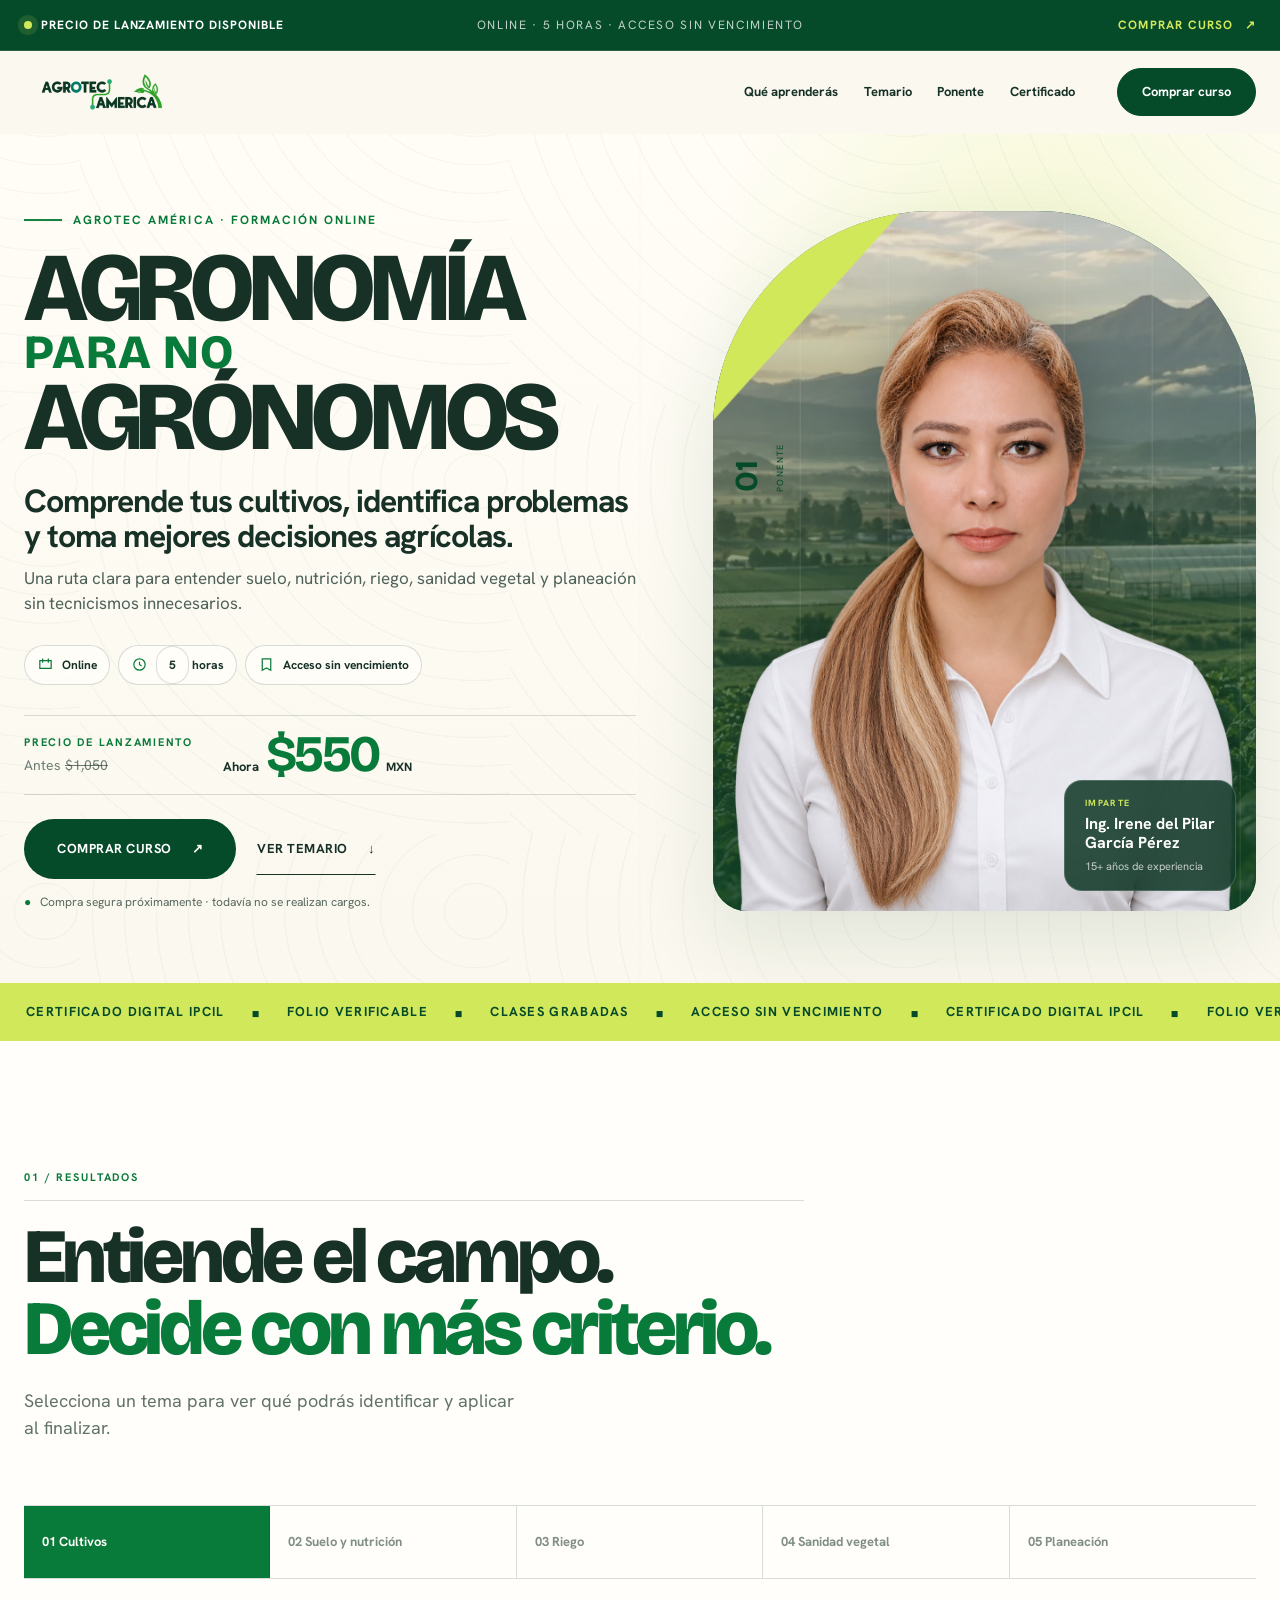
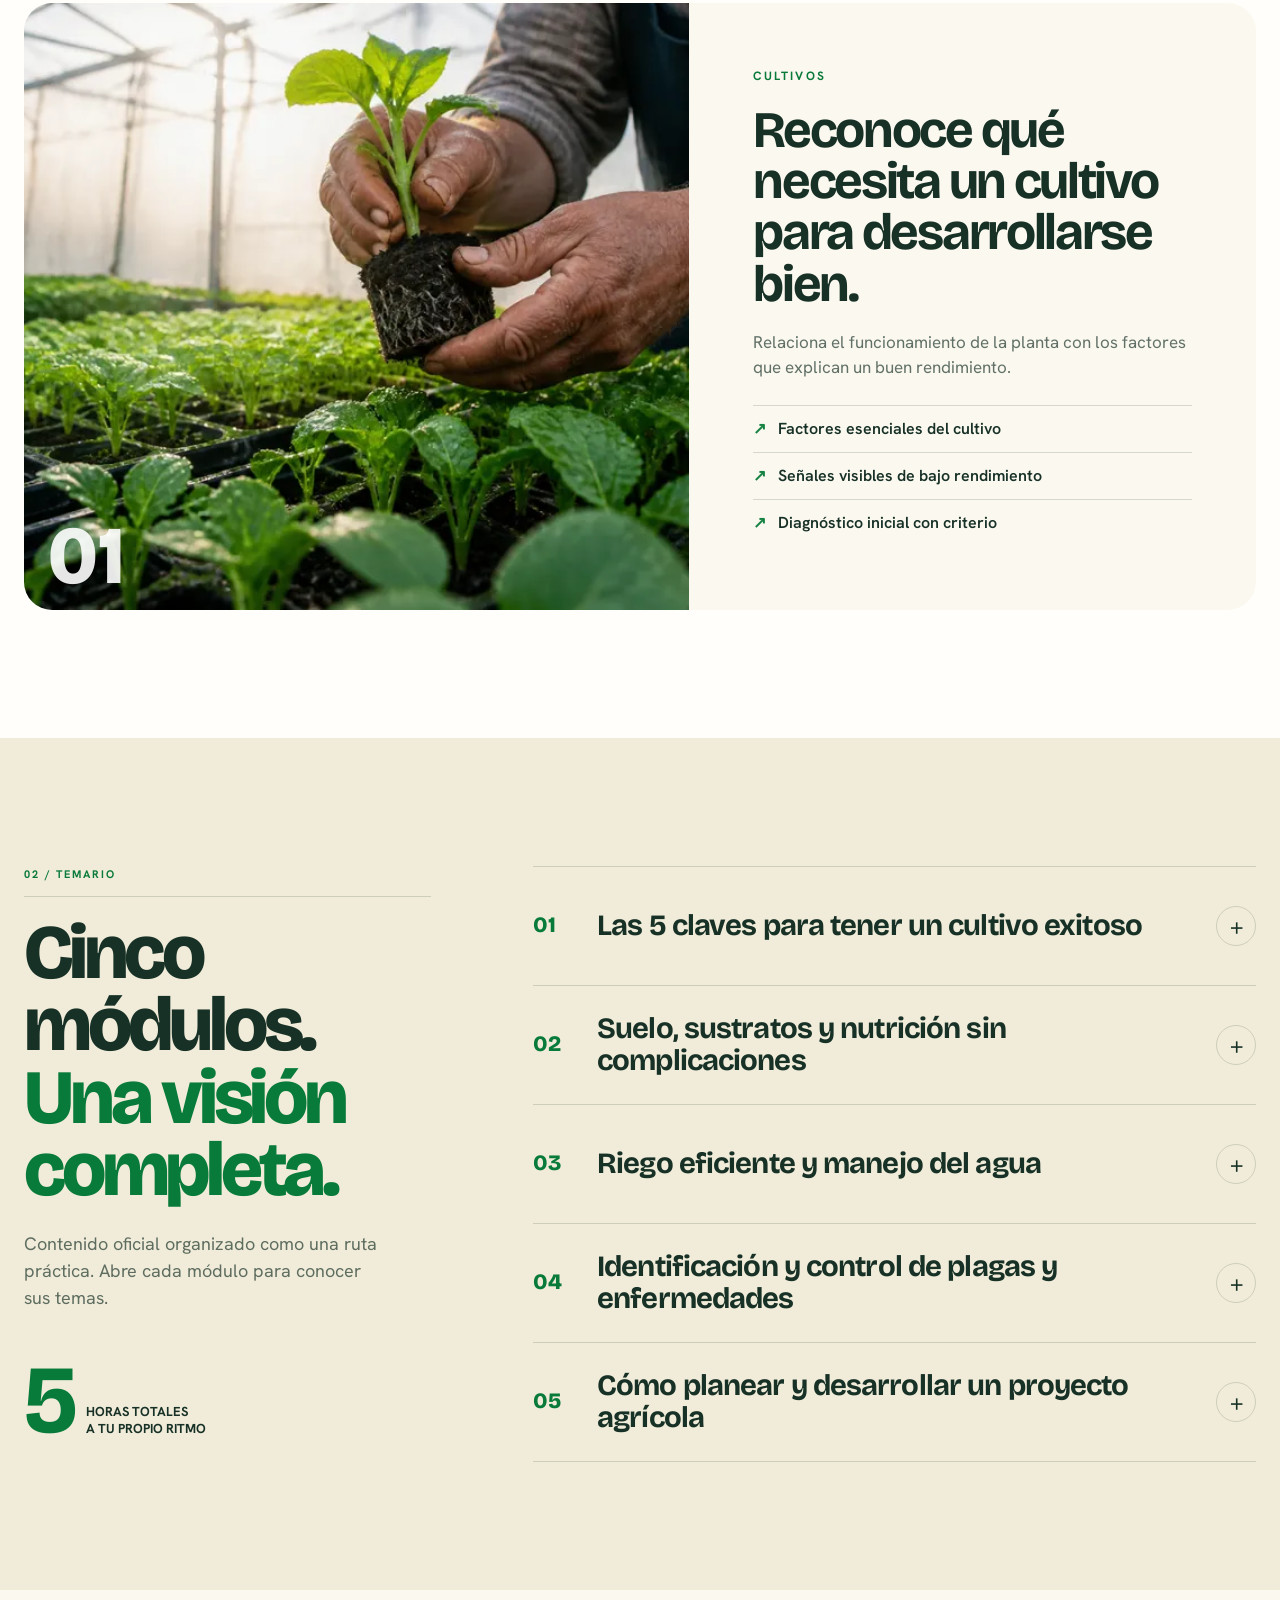
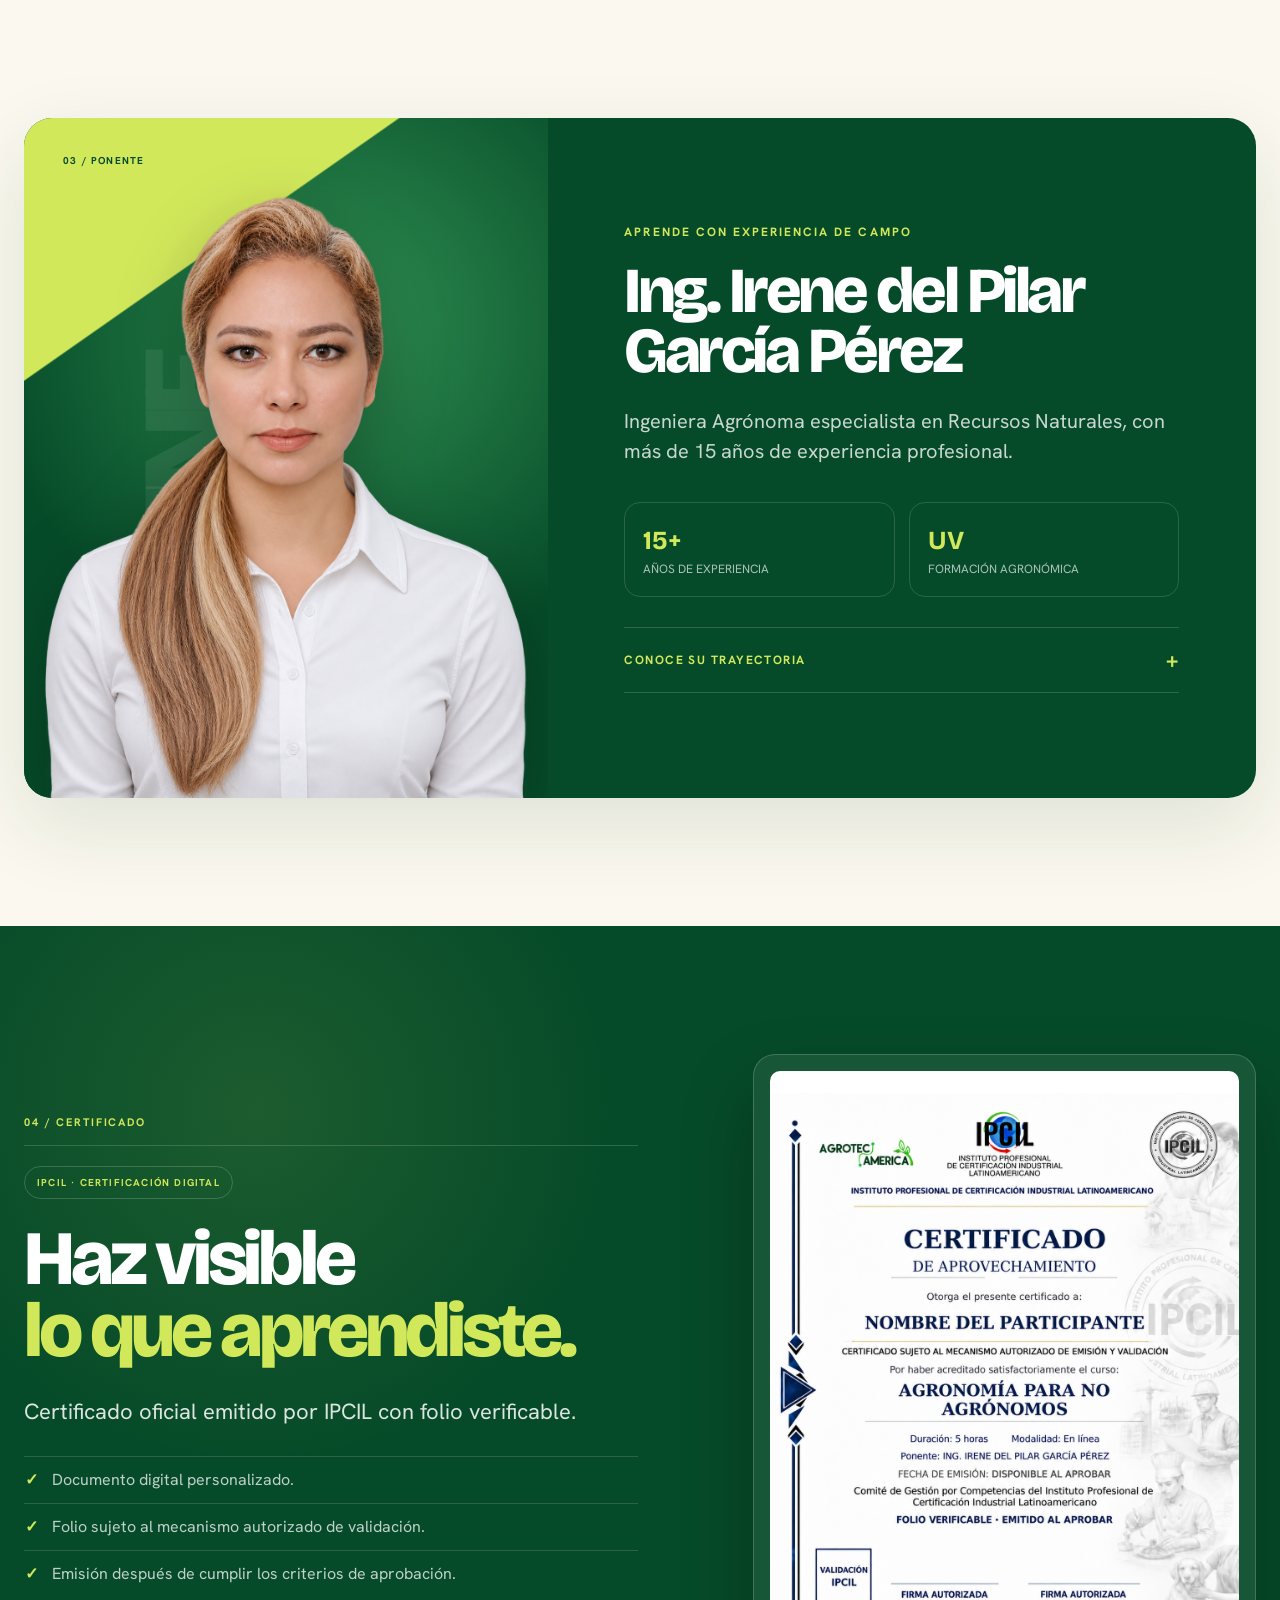
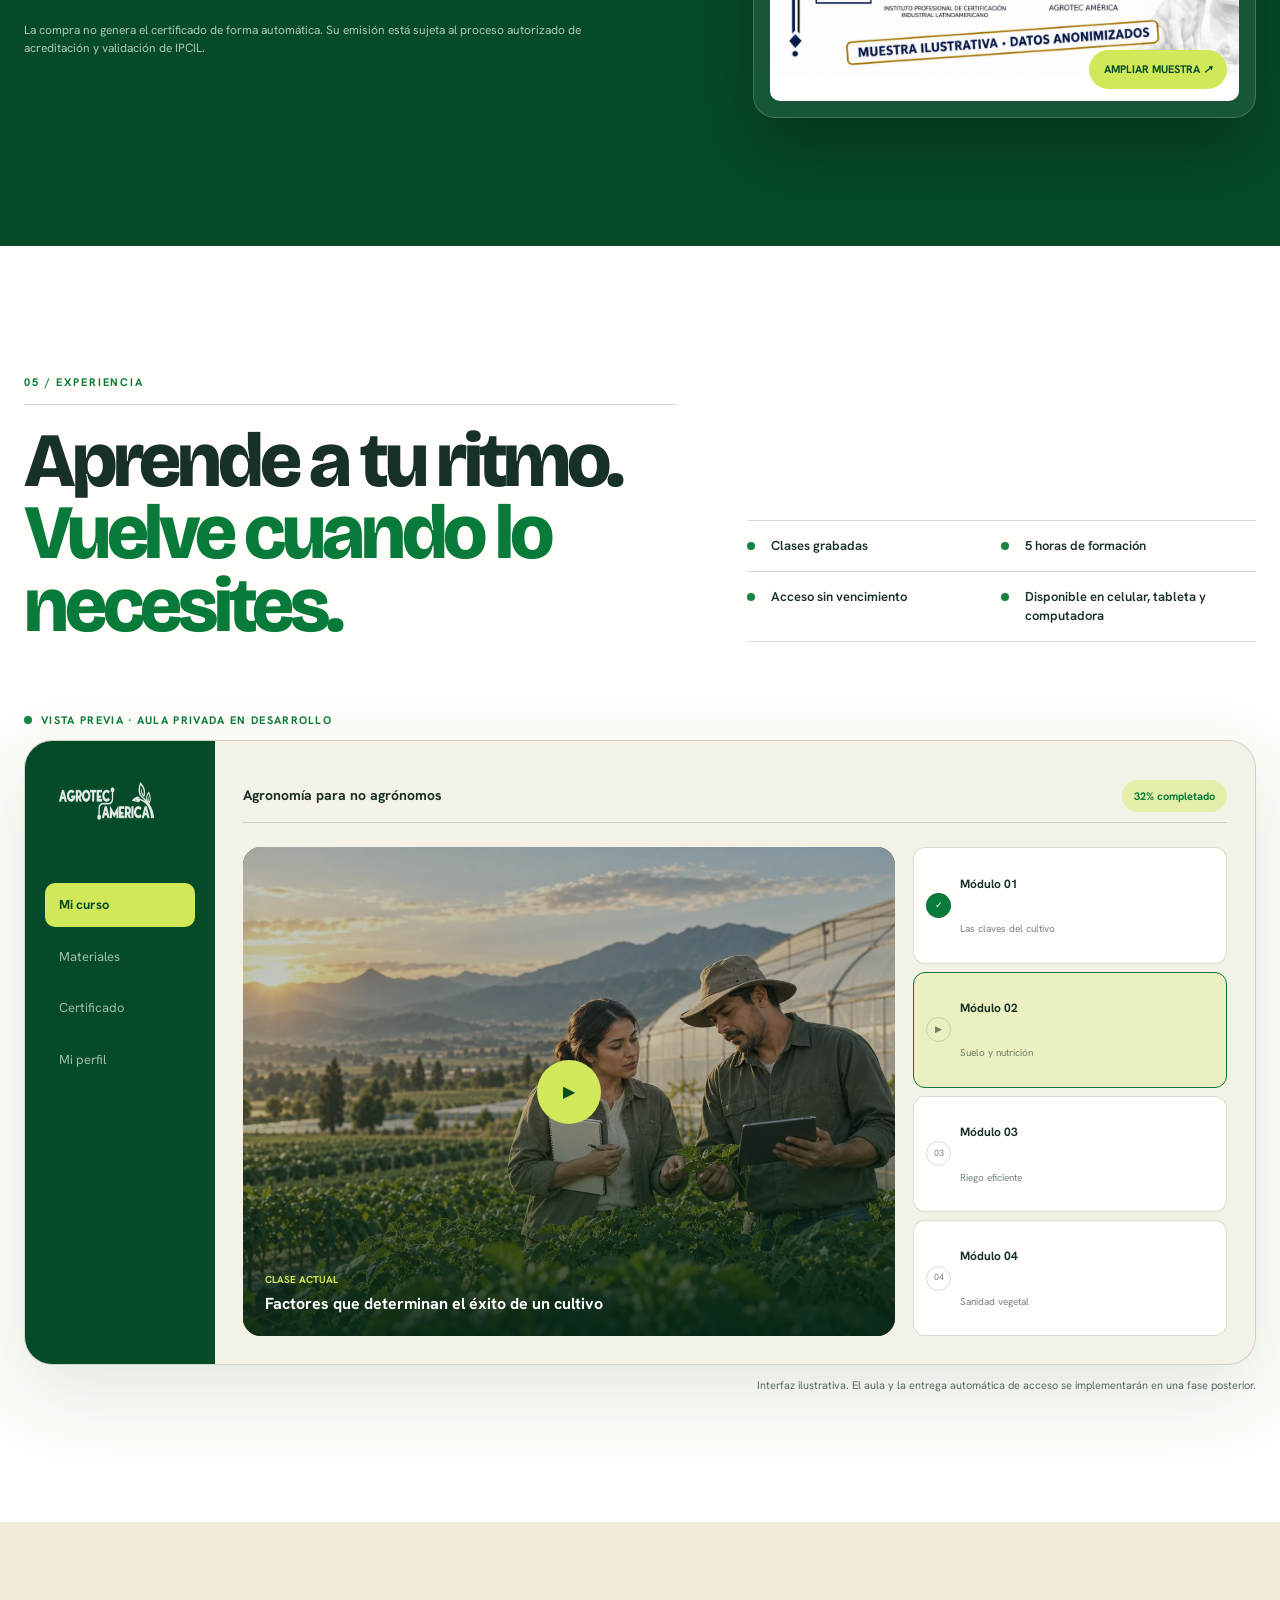
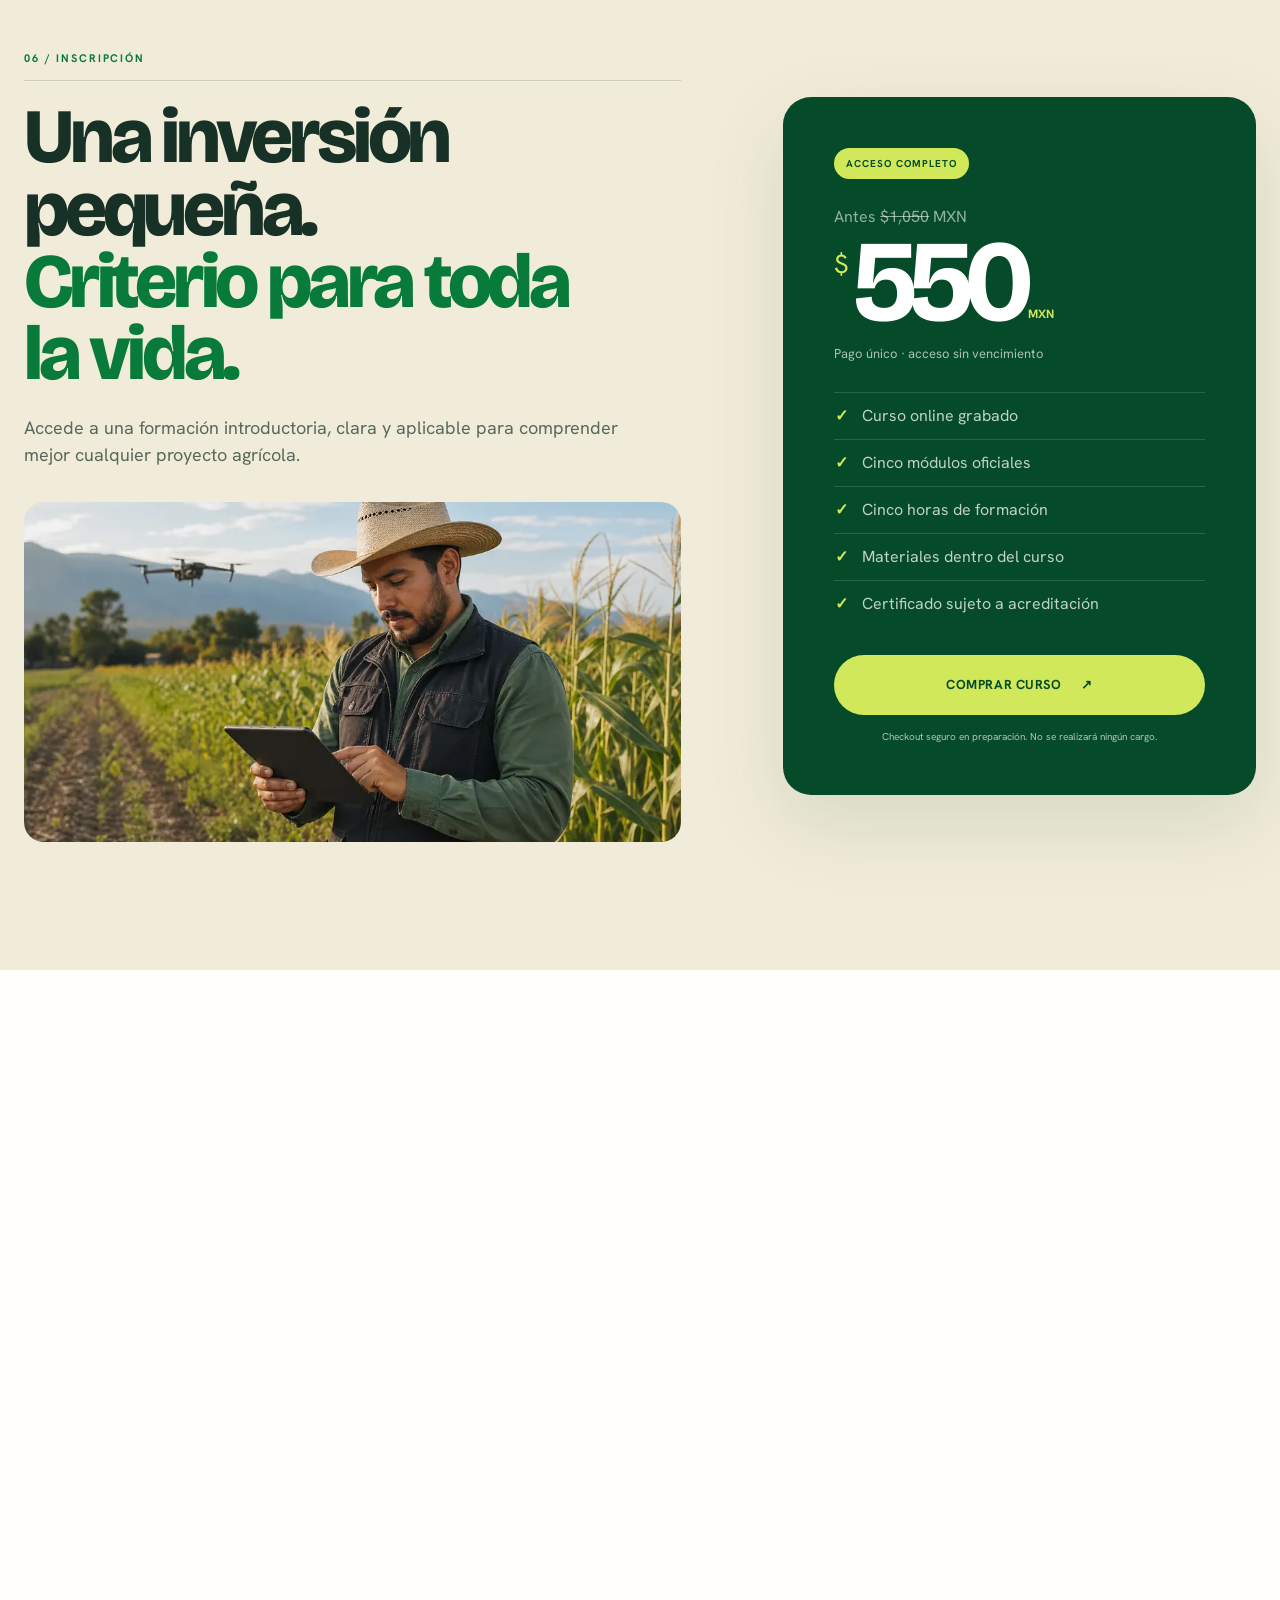
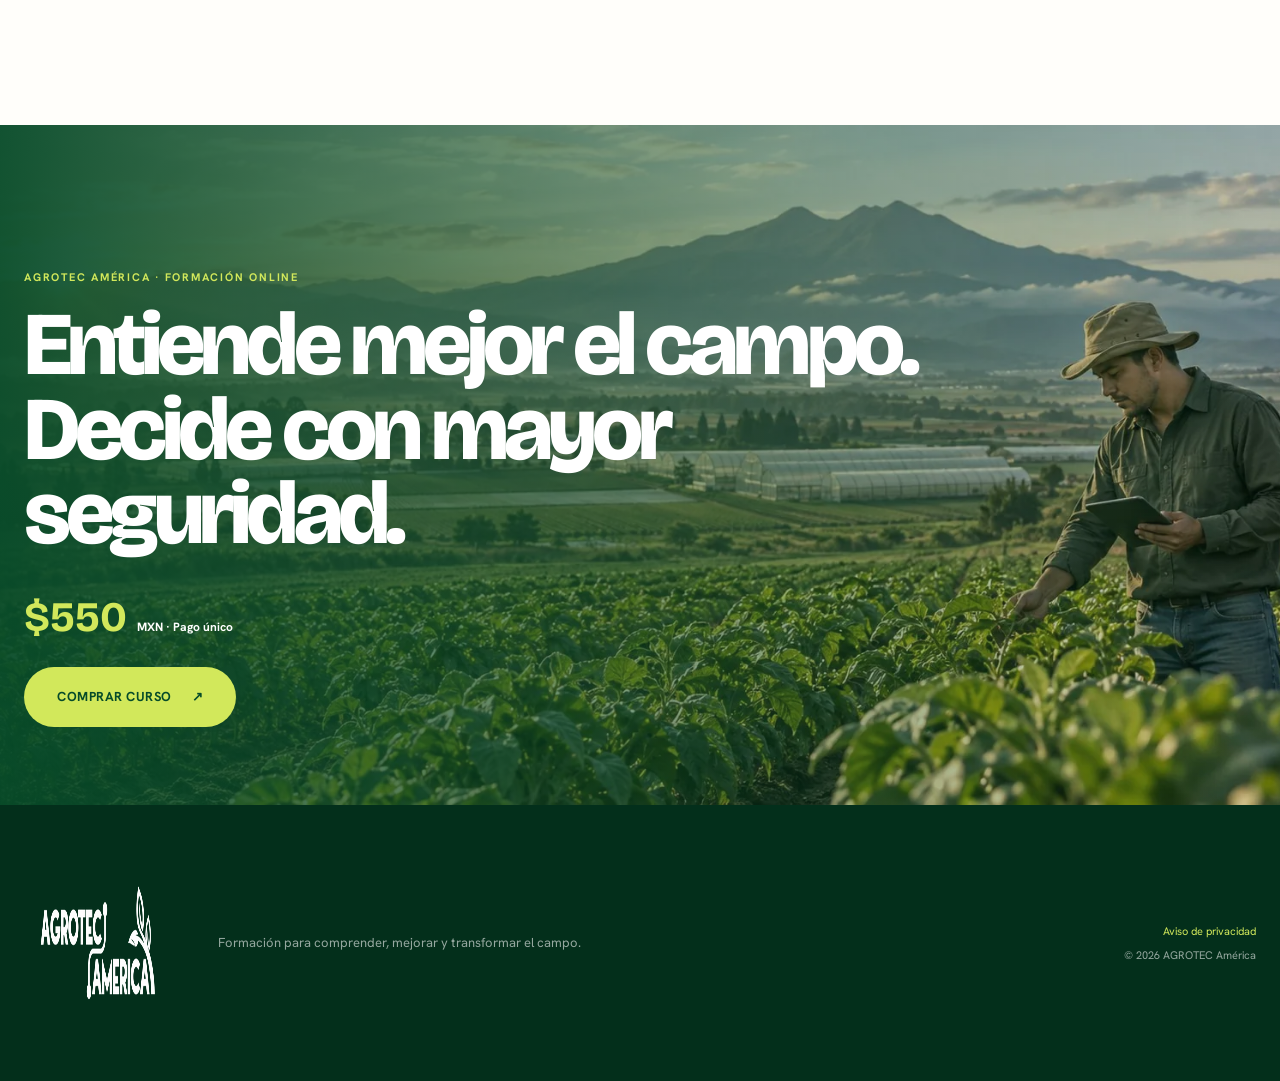
==== agronomia-para-no-agronomos/index.html @ 06af9e44 "Build premium agronomy course landing" ====
<!doctype html>
<html lang="es-MX">
  <head>
    <meta charset="utf-8" />
    <meta name="viewport" content="width=device-width, initial-scale=1" />
    <title>Agronomía para no agrónomos | AGROTEC América</title>
    <meta
      name="description"
      content="Curso online de Agronomía para no agrónomos. Aprende sobre cultivos, suelo, nutrición, riego, sanidad vegetal y planeación agrícola."
    />
    <meta name="theme-color" content="#064b29" />
    <meta property="og:type" content="website" />
    <meta property="og:locale" content="es_MX" />
    <meta property="og:title" content="Agronomía para no agrónomos" />
    <meta
      property="og:description"
      content="Comprende tus cultivos, identifica problemas y toma mejores decisiones agrícolas."
    />
    <meta property="og:image" content="https://agrotecamerican.com/agronomia-para-no-agronomos/assets/campo-hero.webp" />
    <link rel="canonical" href="https://agrotecamerican.com/agronomia-para-no-agronomos/" />
    <script>
      document.documentElement.classList.add("has-js");
      window.__agrotecRevealFallback = window.setTimeout(function () {
        document.documentElement.classList.remove("has-js");
      }, 3000);
    </script>
    <link rel="preload" href="./assets/fonts/hanken-400.woff2" as="font" type="font/woff2" crossorigin />
    <link rel="preload" href="./assets/fonts/bricolage-800.woff2" as="font" type="font/woff2" crossorigin />
    <link rel="stylesheet" href="./styles.css" />
    <script type="application/ld+json">
      {
        "@context": "https://schema.org",
        "@type": "Course",
        "name": "Agronomía para no agrónomos",
        "description": "Curso online grabado para comprender cultivos, suelo, nutrición, riego, sanidad vegetal y planeación agrícola.",
        "provider": {
          "@type": "Organization",
          "name": "AGROTEC América",
          "url": "https://agrotecamerican.com/"
        },
        "instructor": {
          "@type": "Person",
          "name": "Irene del Pilar García Pérez"
        },
        "educationalLevel": "Introductorio",
        "timeRequired": "PT5H",
        "inLanguage": "es-MX"
      }
    </script>
  </head>
  <body>
    <a class="skip-link" href="#contenido">Saltar al contenido</a>

    <div class="launch-bar" aria-label="Información del curso">
      <div class="launch-bar__inner">
        <span class="launch-bar__status"><span aria-hidden="true"></span> Precio de lanzamiento disponible</span>
        <span class="launch-bar__facts">Online · 5 horas · Acceso sin vencimiento</span>
        <button class="launch-bar__cta js-buy" type="button">Comprar curso <span aria-hidden="true">↗</span></button>
      </div>
    </div>

    <header class="site-header" data-header>
      <div class="shell nav-shell">
        <a class="brand" href="../" aria-label="AGROTEC América, inicio">
          <img src="./assets/logo-agrotec.webp" alt="AGROTEC América" width="480" height="192" />
        </a>
        <nav class="desktop-nav" aria-label="Navegación principal">
          <a href="#resultados">Qué aprenderás</a>
          <a href="#temario">Temario</a>
          <a href="#ponente">Ponente</a>
          <a href="#certificado">Certificado</a>
        </nav>
        <button class="nav-buy js-buy" type="button">Comprar curso</button>
        <button class="menu-button" type="button" aria-expanded="false" aria-controls="mobile-nav">
          <span>Menú</span><i aria-hidden="true"></i>
        </button>
      </div>
      <nav class="mobile-nav" id="mobile-nav" aria-label="Navegación móvil" hidden>
        <a href="#resultados">Qué aprenderás</a>
        <a href="#temario">Temario</a>
        <a href="#ponente">Ponente</a>
        <a href="#certificado">Certificado</a>
        <button class="button button--primary js-buy" type="button">Comprar curso</button>
      </nav>
    </header>

    <main id="contenido">
      <section class="hero" aria-labelledby="hero-title" data-hero>
        <div class="hero__texture" aria-hidden="true"></div>
        <div class="shell hero__grid">
          <div class="hero__copy reveal">
            <p class="eyebrow"><span></span> AGROTEC América · Formación online</p>
            <h1 id="hero-title">Agronomía <em>para no</em> agrónomos</h1>
            <p class="hero__promise">Comprende tus cultivos, identifica problemas y toma mejores decisiones agrícolas.</p>
            <p class="hero__summary">
              Una ruta clara para entender suelo, nutrición, riego, sanidad vegetal y planeación sin tecnicismos innecesarios.
            </p>

            <div class="quick-facts" aria-label="Datos principales del curso">
              <span><svg aria-hidden="true" viewBox="0 0 24 24"><path d="M4 6.5h16v11H4zM8 3.5v6m8-6v6" /></svg><b data-modality>Online</b></span>
              <span><svg aria-hidden="true" viewBox="0 0 24 24"><circle cx="12" cy="12" r="8" /><path d="M12 8v4l3 2" /></svg><b><span data-duration>5</span> horas</b></span>
              <span><svg aria-hidden="true" viewBox="0 0 24 24"><path d="M6 4h12v16l-6-3-6 3z" /></svg><b>Acceso sin vencimiento</b></span>
            </div>

            <div class="hero__offer" aria-label="Precio del curso">
              <div>
                <span class="offer-label">Precio de lanzamiento</span>
                <span class="price-reference">Antes <del data-reference-price>$1,050</del></span>
              </div>
              <div class="price-now"><small>Ahora</small><strong data-current-price>$550</strong><span>MXN</span></div>
            </div>

            <div class="hero__actions">
              <button class="button button--primary button--large js-buy" type="button">Comprar curso <span aria-hidden="true">↗</span></button>
              <a class="button button--text" href="#temario">Ver temario <span aria-hidden="true">↓</span></a>
            </div>
            <p class="checkout-state"><span aria-hidden="true">●</span> Compra segura próximamente · todavía no se realizan cargos.</p>
          </div>

          <div class="hero__visual reveal" style="--delay: 120ms">
            <div class="hero__field" aria-hidden="true"></div>
            <div class="hero__portrait-wrap">
              <img
                class="hero__portrait"
                src="./assets/irene-garcia.png"
                alt="Ing. Irene del Pilar García Pérez, ponente del curso"
                width="1123"
                height="1402"
                fetchpriority="high"
              />
            </div>
            <div class="hero__leaf-stamp" aria-hidden="true">01<br /><span>Ponente</span></div>
            <div class="hero__instructor">
              <small>Imparte</small>
              <strong>Ing. Irene del Pilar<br />García Pérez</strong>
              <span>15+ años de experiencia</span>
            </div>
          </div>
        </div>
      </section>

      <div class="credibility-strip" aria-label="Beneficios destacados">
        <div class="marquee-track" aria-hidden="true">
          <span>Certificado digital IPCIL</span><i>•</i><span>Folio verificable</span><i>•</i><span>Clases grabadas</span><i>•</i><span>Acceso sin vencimiento</span><i>•</i>
          <span>Certificado digital IPCIL</span><i>•</i><span>Folio verificable</span><i>•</i><span>Clases grabadas</span><i>•</i><span>Acceso sin vencimiento</span><i>•</i>
        </div>
      </div>

      <section class="section outcomes" id="resultados" aria-labelledby="outcomes-title">
        <div class="shell">
          <div class="section-heading reveal">
            <p class="section-index">01 / Resultados</p>
            <h2 id="outcomes-title">Entiende el campo.<br /><em>Decide con más criterio.</em></h2>
            <p>Selecciona un tema para ver qué podrás identificar y aplicar al finalizar.</p>
          </div>

          <div class="outcome-tabs reveal" role="tablist" aria-label="Resultados de aprendizaje">
            <button role="tab" aria-selected="true" aria-controls="outcome-panel" id="tab-cultivos" data-outcome="cultivos">01 Cultivos</button>
            <button role="tab" aria-selected="false" aria-controls="outcome-panel" id="tab-suelo" data-outcome="suelo" tabindex="-1">02 Suelo y nutrición</button>
            <button role="tab" aria-selected="false" aria-controls="outcome-panel" id="tab-riego" data-outcome="riego" tabindex="-1">03 Riego</button>
            <button role="tab" aria-selected="false" aria-controls="outcome-panel" id="tab-sanidad" data-outcome="sanidad" tabindex="-1">04 Sanidad vegetal</button>
            <button role="tab" aria-selected="false" aria-controls="outcome-panel" id="tab-planeacion" data-outcome="planeacion" tabindex="-1">05 Planeación</button>
          </div>

          <div class="outcome-panel reveal" id="outcome-panel" role="tabpanel" tabindex="0" aria-labelledby="tab-cultivos">
            <div class="outcome-panel__image">
              <img src="./assets/cultivos.webp" alt="Plántula siendo revisada en un invernadero" width="960" height="540" loading="lazy" data-outcome-image />
              <span data-outcome-number>01</span>
            </div>
            <div class="outcome-panel__copy">
              <p class="micro-label" data-outcome-label>Cultivos</p>
              <h3 data-outcome-title>Reconoce qué necesita un cultivo para desarrollarse bien.</h3>
              <p data-outcome-description>Relaciona el funcionamiento de la planta con los factores que explican un buen rendimiento.</p>
              <ul data-outcome-list>
                <li>Factores esenciales del cultivo</li>
                <li>Señales visibles de bajo rendimiento</li>
                <li>Diagnóstico inicial con criterio</li>
              </ul>
            </div>
          </div>
        </div>
      </section>

      <section class="section curriculum" id="temario" aria-labelledby="curriculum-title">
        <div class="shell curriculum__grid">
          <div class="curriculum__intro reveal">
            <p class="section-index">02 / Temario</p>
            <h2 id="curriculum-title">Cinco módulos.<br /><em>Una visión completa.</em></h2>
            <p>Contenido oficial organizado como una ruta práctica. Abre cada módulo para conocer sus temas.</p>
            <div class="curriculum__summary">
              <strong>5</strong>
              <span>horas totales<br />a tu propio ritmo</span>
            </div>
          </div>

          <div class="module-list reveal" data-accordion-group>
            <details class="module">
              <summary><span>01</span><strong>Las 5 claves para tener un cultivo exitoso</strong><i aria-hidden="true">+</i></summary>
              <div class="module__content"><ul><li>Cómo funciona una planta productiva.</li><li>Los cinco factores que determinan el éxito de un cultivo.</li><li>Causas frecuentes de bajo rendimiento.</li><li>Diagnóstico rápido de un cultivo.</li></ul></div>
            </details>
            <details class="module">
              <summary><span>02</span><strong>Suelo, sustratos y nutrición sin complicaciones</strong><i aria-hidden="true">+</i></summary>
              <div class="module__content"><ul><li>Cómo reconocer un suelo adecuado.</li><li>Importancia de la materia orgánica.</li><li>Nutrientes esenciales para las plantas.</li><li>Diferencia entre fertilizantes químicos y orgánicos.</li><li>Identificación visual de deficiencias nutricionales.</li></ul></div>
            </details>
            <details class="module">
              <summary><span>03</span><strong>Riego eficiente y manejo del agua</strong><i aria-hidden="true">+</i></summary>
              <div class="module__content"><ul><li>Cuándo y cuánto regar.</li><li>Errores más comunes en el riego.</li><li>Sistemas de riego y su uso.</li><li>Cómo detectar estrés hídrico.</li><li>Prácticas para ahorrar agua.</li></ul></div>
            </details>
            <details class="module">
              <summary><span>04</span><strong>Identificación y control de plagas y enfermedades</strong><i aria-hidden="true">+</i></summary>
              <div class="module__content"><ul><li>Diferencia entre plaga y enfermedad.</li><li>Plagas comunes y daños que ocasionan.</li><li>Enfermedades frecuentes en los cultivos.</li><li>Monitoreo preventivo.</li><li>Manejo integrado de plagas y enfermedades.</li></ul></div>
            </details>
            <details class="module">
              <summary><span>05</span><strong>Cómo planear y desarrollar un proyecto agrícola</strong><i aria-hidden="true">+</i></summary>
              <div class="module__content"><ul><li>Cómo elegir el cultivo adecuado.</li><li>Evaluación básica de viabilidad.</li><li>Costos esenciales de producción.</li><li>Tecnología accesible para mejorar resultados.</li></ul></div>
            </details>
          </div>
        </div>
      </section>

      <section class="section instructor" id="ponente" aria-labelledby="instructor-title">
        <div class="shell instructor__card reveal">
          <div class="instructor__visual">
            <span class="instructor__index">03 / Ponente</span>
            <img src="./assets/irene-garcia.png" alt="Retrato de la Ing. Irene del Pilar García Pérez" width="1123" height="1402" loading="lazy" />
          </div>
          <div class="instructor__copy">
            <p class="micro-label">Aprende con experiencia de campo</p>
            <h2 id="instructor-title">Ing. Irene del Pilar<br />García Pérez</h2>
            <p class="instructor__lead">Ingeniera Agrónoma especialista en Recursos Naturales, con más de 15 años de experiencia profesional.</p>
            <div class="instructor__facts"><span><b>15+</b> años de experiencia</span><span><b>UV</b> formación agronómica</span></div>
            <details class="bio">
              <summary>Conoce su trayectoria <span aria-hidden="true">+</span></summary>
              <div class="bio__body">
                <p>La Ing. Irene del Pilar García Pérez es Ingeniera Agrónoma especialista en Recursos Naturales por la Universidad Veracruzana, Facultad de Ciencias Agrícolas, Campus Xalapa, donde realizó su formación entre 2000 y 2005, obteniendo título y cédula profesional.</p>
                <p>Cuenta con formación complementaria en cafeticultura, agricultura orgánica, certificaciones y desarrollo rural.</p>
                <p>Posee más de 15 años de experiencia en asesoría técnica, extensionismo rural, agricultura sustentable, agroecología y proyectos productivos.</p>
                <p>Ha colaborado con instituciones y organizaciones del sector agropecuario, incluyendo programas de la Secretaría de Desarrollo Agropecuario, Rural y Pesca de Veracruz, Agroindustrias Unidas de México, asociaciones cafetaleras y consejos estatales del café.</p>
                <p>Su experiencia incluye capacitación a productores, certificación orgánica y fortalecimiento de cadenas productivas, particularmente en los sectores cafetalero y de caña de azúcar.</p>
                <p>Ha recibido reconocimientos por sus actividades como ponente, capacitadora y asesora técnica en desarrollo rural y producción agrícola.</p>
              </div>
            </details>
          </div>
        </div>
      </section>

      <section class="section certificate" id="certificado" aria-labelledby="certificate-title">
        <div class="shell certificate__grid">
          <div class="certificate__copy reveal">
            <p class="section-index section-index--light">04 / Certificado</p>
            <span class="certificate__badge">IPCIL · Certificación digital</span>
            <h2 id="certificate-title">Haz visible<br /><em>lo que aprendiste.</em></h2>
            <p class="certificate__lead">Certificado oficial emitido por IPCIL con folio verificable.</p>
            <ul class="check-list">
              <li>Documento digital personalizado.</li>
              <li>Folio sujeto al mecanismo autorizado de validación.</li>
              <li>Emisión después de cumplir los criterios de aprobación.</li>
            </ul>
            <p class="certificate__legal">La compra no genera el certificado de forma automática. Su emisión está sujeta al proceso autorizado de acreditación y validación de IPCIL.</p>
          </div>
          <button class="certificate-preview reveal" type="button" data-certificate-open aria-label="Ampliar muestra anonimizada del certificado">
            <img src="./assets/certificado-ipcil-muestra-anonimizada.png" alt="Muestra ilustrativa y anonimizada del certificado IPCIL" width="1124" height="1406" loading="lazy" />
            <span>Ampliar muestra <i aria-hidden="true">↗</i></span>
          </button>
        </div>
      </section>

      <section class="section access" aria-labelledby="access-title">
        <div class="shell">
          <div class="access__top">
            <div class="section-heading reveal">
              <p class="section-index">05 / Experiencia</p>
              <h2 id="access-title">Aprende a tu ritmo.<br /><em>Vuelve cuando lo necesites.</em></h2>
            </div>
            <div class="access__benefits reveal">
              <span>Clases grabadas</span><span>5 horas de formación</span><span>Acceso sin vencimiento</span><span>Disponible en celular, tableta y computadora</span>
            </div>
          </div>

          <div class="classroom reveal" aria-label="Vista ilustrativa del aula virtual">
            <div class="classroom__notice"><span></span> Vista previa · Aula privada en desarrollo</div>
            <div class="classroom__window">
              <aside class="classroom__sidebar">
                <img src="./assets/logo-agrotec.webp" alt="" width="160" height="64" />
                <nav aria-label="Secciones ilustrativas del aula"><span class="is-active">Mi curso</span><span>Materiales</span><span>Certificado</span><span>Mi perfil</span></nav>
              </aside>
              <div class="classroom__content">
                <div class="classroom__toolbar"><span>Agronomía para no agrónomos</span><b>32% completado</b></div>
                <div class="classroom__layout">
                  <div class="classroom__player">
                    <img src="./assets/aprendizaje-campo.webp" alt="Vista ilustrativa de una clase grabada en el aula" width="1024" height="1024" loading="lazy" />
                    <button type="button" tabindex="-1" aria-hidden="true">▶</button>
                    <div><span>Clase actual</span><strong>Factores que determinan el éxito de un cultivo</strong></div>
                  </div>
                  <div class="classroom__modules">
                    <span class="is-done"><i>✓</i><b>Módulo 01</b><small>Las claves del cultivo</small></span>
                    <span class="is-current"><i>▶</i><b>Módulo 02</b><small>Suelo y nutrición</small></span>
                    <span><i>03</i><b>Módulo 03</b><small>Riego eficiente</small></span>
                    <span><i>04</i><b>Módulo 04</b><small>Sanidad vegetal</small></span>
                  </div>
                </div>
              </div>
            </div>
            <p>Interfaz ilustrativa. El aula y la entrega automática de acceso se implementarán en una fase posterior.</p>
          </div>
        </div>
      </section>

      <section class="section pricing" id="inscripcion" aria-labelledby="pricing-title" data-pricing>
        <div class="shell pricing__grid">
          <div class="pricing__intro reveal">
            <p class="section-index">06 / Inscripción</p>
            <h2 id="pricing-title">Una inversión pequeña.<br /><em>Criterio para toda la vida.</em></h2>
            <p>Accede a una formación introductoria, clara y aplicable para comprender mejor cualquier proyecto agrícola.</p>
            <img src="./assets/planeacion.webp" alt="Productor revisando información del cultivo en una tableta" width="960" height="540" loading="lazy" />
          </div>
          <article class="price-card reveal">
            <span class="price-card__tag">Acceso completo</span>
            <p class="price-card__reference">Antes <del data-reference-price>$1,050</del> MXN</p>
            <div class="price-card__amount"><small>$</small><strong data-current-price-raw>550</strong><span>MXN</span></div>
            <p>Pago único · acceso sin vencimiento</p>
            <ul class="check-list check-list--dark"><li>Curso online grabado</li><li>Cinco módulos oficiales</li><li>Cinco horas de formación</li><li>Materiales dentro del curso</li><li>Certificado sujeto a acreditación</li></ul>
            <button class="button button--primary button--large js-buy" type="button">Comprar curso <span aria-hidden="true">↗</span></button>
            <small class="price-card__status">Checkout seguro en preparación. No se realizará ningún cargo.</small>
          </article>
        </div>
      </section>

      <section class="section faq" aria-labelledby="faq-title">
        <div class="shell faq__grid">
          <div class="faq__intro reveal"><p class="section-index">07 / Preguntas</p><h2 id="faq-title">Lo esencial,<br /><em>antes de comenzar.</em></h2></div>
          <div class="faq__list reveal" data-accordion-group>
            <details><summary>¿El curso es en vivo o grabado?<i aria-hidden="true">+</i></summary><p>Es un curso online con clases grabadas para avanzar a tu propio ritmo.</p></details>
            <details><summary>¿Cuánto dura?<i aria-hidden="true">+</i></summary><p>La formación tiene una duración total de cinco horas.</p></details>
            <details><summary>¿El acceso vence?<i aria-hidden="true">+</i></summary><p>No. El acceso está planteado sin fecha de vencimiento.</p></details>
            <details><summary>¿Puedo verlo desde el celular?<i aria-hidden="true">+</i></summary><p>Sí. El aula estará preparada para consultarse desde celular, tableta o computadora.</p></details>
            <details><summary>¿Cómo recibiré el acceso?<i aria-hidden="true">+</i></summary><p>La entrega automática del aula se habilitará antes de activar los cobros. Esta versión todavía no procesa pagos.</p></details>
            <details><summary>¿Cómo funciona el certificado?<i aria-hidden="true">+</i></summary><p>Se emitirá de forma digital por IPCIL, después de cumplir los criterios de aprobación y conforme al mecanismo autorizado de validación.</p></details>
          </div>
        </div>
      </section>

      <section class="closing" aria-labelledby="closing-title">
        <div class="closing__image" aria-hidden="true"></div>
        <div class="shell closing__content reveal">
          <p>AGROTEC América · Formación online</p>
          <h2 id="closing-title">Entiende mejor el campo.<br />Decide con mayor seguridad.</h2>
          <div><strong data-current-price>$550</strong><span>MXN · Pago único</span></div>
          <button class="button button--lime button--large js-buy" type="button">Comprar curso <span aria-hidden="true">↗</span></button>
        </div>
      </section>
    </main>

    <footer class="site-footer">
      <div class="shell site-footer__grid">
        <img src="./assets/logo-agrotec.webp" alt="AGROTEC América" width="480" height="192" loading="lazy" />
        <p>Formación para comprender, mejorar y transformar el campo.</p>
        <div><a href="../privacidad.html">Aviso de privacidad</a><span>© <span data-year></span> AGROTEC América</span></div>
      </div>
    </footer>

    <div class="mobile-buy" data-mobile-buy hidden>
      <div><small>Precio de lanzamiento</small><strong data-current-price>$550</strong> <span>MXN</span></div>
      <button class="js-buy" type="button">Comprar <span aria-hidden="true">↗</span></button>
    </div>

    <dialog class="modal purchase-modal" data-purchase-dialog aria-labelledby="purchase-title">
      <button class="modal__close" type="button" data-close-dialog aria-label="Cerrar">×</button>
      <span class="modal__icon" aria-hidden="true">✓</span>
      <p class="micro-label">Fase de vista previa</p>
      <h2 id="purchase-title">Compra segura próximamente</h2>
      <p>Estamos terminando la entrega automática del aula virtual. Todavía no se realizará ningún cobro.</p>
      <div class="modal__summary"><span>Agronomía para no agrónomos</span><strong data-current-price>$550</strong><small>MXN</small></div>
      <button class="button button--primary" type="button" data-close-dialog>Entendido</button>
    </dialog>

    <dialog class="modal certificate-modal" data-certificate-dialog aria-labelledby="certificate-dialog-title">
      <button class="modal__close" type="button" data-close-dialog aria-label="Cerrar">×</button>
      <div class="certificate-modal__header"><p class="micro-label">Muestra anonimizada</p><h2 id="certificate-dialog-title">Certificado digital IPCIL</h2></div>
      <img src="./assets/certificado-ipcil-muestra-anonimizada.png" alt="Muestra ampliada, ilustrativa y anonimizada del certificado IPCIL" width="1124" height="1406" />
      <p>Ejemplo visual. El documento final se emite de forma personalizada y está sujeto al mecanismo autorizado de aprobación y validación.</p>
    </dialog>

    <script src="./site-config.js"></script>
    <script src="./app.js" onerror="document.documentElement.classList.remove('has-js')"></script>
  </body>
</html>
---- agronomia-para-no-agronomos/styles.css ----
@font-face {
  font-family: "Hanken";
  src: url("./assets/fonts/hanken-400.woff2") format("woff2");
  font-weight: 400;
  font-style: normal;
  font-display: swap;
}

@font-face {
  font-family: "Hanken";
  src: url("./assets/fonts/hanken-600.woff2") format("woff2");
  font-weight: 600;
  font-style: normal;
  font-display: swap;
}

@font-face {
  font-family: "Hanken";
  src: url("./assets/fonts/hanken-700.woff2") format("woff2");
  font-weight: 700;
  font-style: normal;
  font-display: swap;
}

@font-face {
  font-family: "Bricolage";
  src: url("./assets/fonts/bricolage-700.woff2") format("woff2");
  font-weight: 700;
  font-style: normal;
  font-display: swap;
}

@font-face {
  font-family: "Bricolage";
  src: url("./assets/fonts/bricolage-800.woff2") format("woff2");
  font-weight: 800;
  font-style: normal;
  font-display: swap;
}

:root {
  --pine: #064b29;
  --forest: #087a39;
  --leaf: #168342;
  --lime: #d2e85b;
  --moss: #a7c96a;
  --ink: #173127;
  --charcoal: #2a332f;
  --paper: #fbf8ef;
  --cream: #f1ecd9;
  --white: #fffefa;
  --line: rgba(23, 49, 39, 0.16);
  --shadow: 0 28px 80px rgba(20, 70, 43, 0.12);
  --radius: 28px;
  --shell: min(1280px, calc(100% - 48px));
}

*,
*::before,
*::after {
  box-sizing: border-box;
}

html {
  scroll-behavior: smooth;
  scroll-padding-top: 116px;
}

body {
  margin: 0;
  color: var(--ink);
  background: var(--paper);
  font-family: "Hanken", Arial, sans-serif;
  font-size: 16px;
  line-height: 1.5;
  -webkit-font-smoothing: antialiased;
  overflow-x: clip;
}

body:has(dialog[open]) {
  overflow: hidden;
}

img,
svg {
  display: block;
  max-width: 100%;
}

button,
a,
summary {
  -webkit-tap-highlight-color: transparent;
}

button,
input {
  font: inherit;
}

a {
  color: inherit;
  text-decoration: none;
}

button {
  color: inherit;
}

:focus-visible {
  outline: 3px solid var(--lime);
  outline-offset: 4px;
}

.skip-link {
  position: fixed;
  left: 16px;
  top: -80px;
  z-index: 1000;
  padding: 12px 18px;
  border-radius: 999px;
  background: var(--lime);
  color: var(--pine);
  font-weight: 800;
}

.skip-link:focus {
  top: 16px;
}

.shell {
  width: var(--shell);
  margin-inline: auto;
}

.launch-bar {
  position: relative;
  z-index: 50;
  color: #fff;
  background: var(--pine);
  border-bottom: 1px solid rgba(255, 255, 255, 0.14);
}

.launch-bar__inner {
  width: var(--shell);
  min-height: 50px;
  margin: auto;
  display: grid;
  grid-template-columns: 1fr auto 1fr;
  align-items: center;
  gap: 24px;
  font-size: 12px;
  letter-spacing: 0.08em;
  text-transform: uppercase;
}

.launch-bar__inner > * {
  min-width: 0;
}

.launch-bar__status {
  display: flex;
  align-items: center;
  gap: 9px;
  font-weight: 700;
}

.launch-bar__status span {
  width: 8px;
  height: 8px;
  border-radius: 50%;
  background: var(--lime);
  box-shadow: 0 0 0 6px rgba(210, 232, 91, 0.12);
}

.launch-bar__facts {
  opacity: 0.74;
  letter-spacing: 0.14em;
}

.launch-bar__cta {
  justify-self: end;
  min-height: 44px;
  border: 0;
  background: transparent;
  color: var(--lime);
  padding: 10px 0;
  font-size: 12px;
  font-weight: 800;
  letter-spacing: 0.1em;
  text-transform: uppercase;
  cursor: pointer;
}

.launch-bar__cta span {
  margin-left: 7px;
}

.site-header {
  position: sticky;
  top: 0;
  z-index: 40;
  background: rgba(251, 248, 239, 0.9);
  border-bottom: 1px solid transparent;
  backdrop-filter: blur(16px);
  transition: border-color 180ms ease, box-shadow 180ms ease;
}

.site-header.is-scrolled {
  border-bottom-color: var(--line);
  box-shadow: 0 8px 32px rgba(21, 53, 42, 0.07);
}

.nav-shell {
  min-height: 82px;
  display: flex;
  align-items: center;
  gap: 42px;
}

.brand {
  flex: 0 0 auto;
}

.brand img {
  width: 152px;
  height: auto;
}

.desktop-nav {
  margin-left: auto;
  display: flex;
  align-items: center;
  gap: clamp(18px, 2vw, 34px);
  font-size: 13px;
  font-weight: 700;
}

.desktop-nav a {
  position: relative;
  padding-block: 12px;
}

.desktop-nav a::after {
  content: "";
  position: absolute;
  left: 0;
  right: 100%;
  bottom: 6px;
  height: 2px;
  background: var(--leaf);
  transition: right 180ms ease;
}

.desktop-nav a:hover::after {
  right: 0;
}

.nav-buy {
  min-height: 48px;
  padding: 0 24px;
  border: 1px solid var(--pine);
  border-radius: 999px;
  background: var(--pine);
  color: #fff;
  font-size: 13px;
  font-weight: 800;
  cursor: pointer;
}

.menu-button,
.mobile-nav {
  display: none;
}

.hero {
  position: relative;
  min-height: calc(100svh - 132px);
  padding: clamp(42px, 6vw, 84px) 0 72px;
  overflow: hidden;
  background:
    radial-gradient(circle at 82% 18%, rgba(210, 232, 91, 0.24), transparent 27%),
    linear-gradient(180deg, #fffdf6 0%, var(--paper) 100%);
}

.hero__texture {
  position: absolute;
  inset: 0;
  opacity: 0.26;
  background-image:
    repeating-radial-gradient(ellipse at 92% 18%, transparent 0 30px, rgba(6, 75, 41, 0.13) 31px 32px),
    linear-gradient(90deg, transparent 49.9%, rgba(6, 75, 41, 0.05) 50%, transparent 50.1%);
  background-size: 430px 430px, 100% 100%;
  background-position: calc(100% + 90px) -160px, 0 0;
  pointer-events: none;
}

.hero__grid {
  position: relative;
  display: grid;
  grid-template-columns: minmax(0, 1.06fr) minmax(440px, 0.94fr);
  align-items: center;
  gap: clamp(40px, 6vw, 96px);
}

.hero__copy,
.hero__visual {
  min-width: 0;
}

.eyebrow,
.section-index,
.micro-label {
  margin: 0 0 20px;
  display: flex;
  align-items: center;
  gap: 11px;
  color: var(--forest);
  font-size: 12px;
  font-weight: 800;
  letter-spacing: 0.17em;
  text-transform: uppercase;
}

.eyebrow span {
  width: 38px;
  height: 2px;
  background: var(--leaf);
}

h1,
h2,
h3,
p {
  text-wrap: pretty;
}

h1,
h2 {
  font-family: "Bricolage", "Hanken", sans-serif;
  font-weight: 800;
  letter-spacing: -0.055em;
}

.hero h1 {
  max-width: 760px;
  margin: 0;
  font-size: clamp(62px, 7.6vw, 112px);
  line-height: 0.81;
  text-transform: uppercase;
  overflow-wrap: normal;
}

.hero h1 em {
  display: block;
  color: var(--forest);
  font-size: 0.49em;
  line-height: 1.05;
  letter-spacing: 0.02em;
  font-style: normal;
}

.hero__promise {
  max-width: 690px;
  margin: 28px 0 12px;
  font-size: clamp(25px, 2.5vw, 38px);
  line-height: 1.08;
  letter-spacing: -0.035em;
  font-weight: 700;
}

.hero__summary {
  max-width: 620px;
  margin: 0;
  color: rgba(23, 49, 39, 0.76);
  font-size: 17px;
}

.quick-facts {
  margin-top: 28px;
  display: flex;
  flex-wrap: wrap;
  gap: 8px;
}

.quick-facts span {
  min-height: 38px;
  display: inline-flex;
  align-items: center;
  gap: 8px;
  padding: 0 12px;
  border: 1px solid var(--line);
  border-radius: 999px;
  background: rgba(255, 254, 250, 0.74);
  font-size: 12px;
}

.quick-facts svg {
  width: 17px;
  height: 17px;
  fill: none;
  stroke: var(--forest);
  stroke-width: 1.7;
}

.hero__offer {
  margin-top: 30px;
  padding: 18px 0;
  max-width: 620px;
  display: flex;
  align-items: flex-end;
  gap: 30px;
  border-block: 1px solid var(--line);
}

.offer-label,
.price-reference {
  display: block;
}

.offer-label {
  margin-bottom: 5px;
  color: var(--forest);
  font-size: 11px;
  font-weight: 800;
  letter-spacing: 0.16em;
  text-transform: uppercase;
}

.price-reference {
  color: rgba(23, 49, 39, 0.62);
  font-size: 14px;
}

.price-now {
  display: flex;
  align-items: baseline;
  gap: 7px;
}

.price-now small {
  font-size: 13px;
  font-weight: 700;
}

.price-now strong {
  color: var(--forest);
  font-family: "Bricolage", sans-serif;
  font-size: clamp(38px, 4vw, 56px);
  line-height: 0.8;
  letter-spacing: -0.05em;
}

.price-now span {
  font-size: 12px;
  font-weight: 800;
}

.hero__actions {
  margin-top: 24px;
  display: flex;
  align-items: center;
  gap: 20px;
}

.button {
  min-height: 52px;
  display: inline-flex;
  align-items: center;
  justify-content: center;
  gap: 20px;
  border: 1px solid transparent;
  border-radius: 999px;
  padding: 0 26px;
  font-size: 13px;
  font-weight: 800;
  letter-spacing: 0.04em;
  text-transform: uppercase;
  cursor: pointer;
  transition: transform 180ms ease, background-color 180ms ease, color 180ms ease;
}

.button:hover {
  transform: translateY(-2px);
}

.button--large {
  min-height: 60px;
  padding-inline: 32px;
}

.button--primary {
  background: var(--pine);
  color: #fff;
}

.button--primary:hover {
  background: var(--forest);
}

.button--text {
  border-bottom-color: var(--ink);
  border-radius: 0;
  padding-inline: 0;
}

.button--lime {
  background: var(--lime);
  color: var(--pine);
}

.checkout-state {
  margin: 14px 0 0;
  color: rgba(23, 49, 39, 0.72);
  font-size: 12px;
}

.checkout-state span {
  margin-right: 6px;
  color: var(--forest);
}

.hero__visual {
  position: relative;
  min-height: min(650px, 70vh);
  align-self: stretch;
  border-radius: 220px 220px 34px 34px;
  background: var(--pine);
  overflow: hidden;
  box-shadow: var(--shadow);
}

.hero__field {
  position: absolute;
  inset: 0;
  background:
    linear-gradient(180deg, rgba(6, 75, 41, 0.05), rgba(6, 75, 41, 0.88)),
    url("./assets/campo-hero.webp") center / cover;
  filter: saturate(0.85);
}

.hero__visual::before {
  content: "";
  position: absolute;
  z-index: 1;
  inset: 0;
  background:
    linear-gradient(132deg, var(--lime) 0 16%, transparent 16.2%),
    repeating-linear-gradient(90deg, transparent 0 86px, rgba(255, 255, 255, 0.08) 87px 88px);
}

.hero__portrait-wrap {
  position: absolute;
  z-index: 2;
  inset: 5% 0 0;
  display: flex;
  justify-content: center;
  align-items: flex-end;
}

.hero__portrait {
  width: min(92%, 590px);
  max-height: 96%;
  object-fit: contain;
  object-position: center bottom;
  filter: drop-shadow(0 18px 30px rgba(0, 0, 0, 0.28));
}

.hero__leaf-stamp {
  position: absolute;
  z-index: 3;
  top: 33%;
  left: 22px;
  color: var(--pine);
  font-family: "Bricolage", sans-serif;
  font-size: 32px;
  line-height: 0.8;
  transform: rotate(-90deg);
  transform-origin: center;
}

.hero__leaf-stamp span {
  font-family: "Hanken", sans-serif;
  font-size: 9px;
  letter-spacing: 0.16em;
  text-transform: uppercase;
}

.hero__instructor {
  position: absolute;
  z-index: 4;
  right: 20px;
  bottom: 20px;
  max-width: 270px;
  padding: 16px 20px;
  border: 1px solid rgba(255, 255, 255, 0.18);
  border-radius: 18px;
  color: #fff;
  background: rgba(6, 47, 29, 0.82);
  backdrop-filter: blur(16px);
}

.hero__instructor small,
.hero__instructor span {
  display: block;
}

.hero__instructor small {
  margin-bottom: 4px;
  color: var(--lime);
  font-size: 9px;
  font-weight: 800;
  letter-spacing: 0.15em;
  text-transform: uppercase;
}

.hero__instructor strong {
  display: block;
  font-size: 16px;
  line-height: 1.18;
}

.hero__instructor span {
  margin-top: 5px;
  color: rgba(255, 255, 255, 0.72);
  font-size: 11px;
}

.credibility-strip {
  overflow: hidden;
  background: var(--lime);
  color: var(--pine);
}

.marquee-track {
  width: max-content;
  min-height: 58px;
  display: flex;
  align-items: center;
  gap: 26px;
  padding-inline: 26px;
  font-size: 13px;
  font-weight: 800;
  letter-spacing: 0.1em;
  text-transform: uppercase;
  animation: marquee 26s linear infinite;
}

.marquee-track i {
  font-size: 24px;
  font-style: normal;
}

@keyframes marquee {
  to { transform: translateX(-50%); }
}

.section {
  padding: clamp(84px, 10vw, 148px) 0;
}

.section-heading {
  max-width: 780px;
}

.section-heading h2,
.curriculum h2,
.instructor h2,
.certificate h2,
.pricing h2,
.faq h2,
.closing h2 {
  margin: 0;
  font-size: clamp(48px, 6vw, 86px);
  line-height: 0.94;
}

h2 em {
  color: var(--forest);
  font-style: normal;
}

.section-heading > p:last-child {
  max-width: 560px;
  margin: 22px 0 0;
  color: rgba(23, 49, 39, 0.68);
  font-size: 18px;
}

.section-index {
  padding-bottom: 14px;
  border-bottom: 1px solid var(--line);
  font-size: 11px;
}

.outcomes {
  background: var(--white);
}

.outcome-tabs {
  margin-top: 64px;
  display: grid;
  grid-template-columns: repeat(5, 1fr);
  border-block: 1px solid var(--line);
}

.outcome-tabs button {
  min-height: 72px;
  border: 0;
  border-right: 1px solid var(--line);
  padding: 12px 18px;
  color: rgba(23, 49, 39, 0.55);
  background: transparent;
  font-size: 13px;
  font-weight: 700;
  text-align: left;
  cursor: pointer;
}

.outcome-tabs button:last-child {
  border-right: 0;
}

.outcome-tabs button[aria-selected="true"] {
  color: var(--white);
  background: var(--forest);
}

.outcome-panel {
  margin-top: 24px;
  display: grid;
  grid-template-columns: 1.08fr 0.92fr;
  min-height: 500px;
  border-radius: var(--radius);
  overflow: hidden;
  background: var(--paper);
}

.outcome-panel__image {
  position: relative;
  min-height: 440px;
  overflow: hidden;
}

.outcome-panel__image img {
  width: 100%;
  height: 100%;
  object-fit: cover;
  transition: opacity 160ms ease, transform 320ms ease;
}

.outcome-panel.is-changing img {
  opacity: 0;
  transform: scale(1.02);
}

.outcome-panel__image > span {
  position: absolute;
  left: 24px;
  bottom: 20px;
  color: rgba(255, 255, 255, 0.9);
  font-family: "Bricolage", sans-serif;
  font-size: 82px;
  font-weight: 800;
  line-height: 0.8;
}

.outcome-panel__copy {
  padding: clamp(38px, 5vw, 76px);
  display: flex;
  flex-direction: column;
  justify-content: center;
}

.outcome-panel__copy h3 {
  margin: 0;
  font-family: "Bricolage", sans-serif;
  font-size: clamp(34px, 4vw, 54px);
  line-height: 1;
  letter-spacing: -0.045em;
}

.outcome-panel__copy > p:not(.micro-label) {
  margin: 20px 0 24px;
  color: rgba(23, 49, 39, 0.68);
  font-size: 17px;
}

.outcome-panel__copy ul {
  list-style: none;
  margin: 0;
  padding: 0;
}

.outcome-panel__copy li {
  position: relative;
  padding: 11px 0 11px 25px;
  border-top: 1px solid var(--line);
  font-weight: 600;
}

.outcome-panel__copy li::before {
  content: "↗";
  position: absolute;
  left: 0;
  color: var(--leaf);
}

.curriculum {
  background: var(--cream);
}

.curriculum__grid {
  display: grid;
  grid-template-columns: minmax(300px, 0.72fr) minmax(0, 1.28fr);
  gap: clamp(60px, 8vw, 126px);
  align-items: start;
}

.curriculum__intro {
  position: sticky;
  top: 120px;
}

.curriculum__intro > p:not(.section-index) {
  max-width: 420px;
  margin: 24px 0;
  color: rgba(23, 49, 39, 0.68);
  font-size: 18px;
}

.curriculum__summary {
  margin-top: 54px;
  display: flex;
  align-items: flex-end;
  gap: 16px;
}

.curriculum__summary strong {
  color: var(--forest);
  font-family: "Bricolage", sans-serif;
  font-size: 96px;
  line-height: 0.75;
  letter-spacing: -0.08em;
}

.curriculum__summary span {
  font-size: 13px;
  font-weight: 700;
  line-height: 1.25;
  text-transform: uppercase;
}

.module-list {
  border-top: 1px solid var(--line);
}

.module {
  border-bottom: 1px solid var(--line);
}

.module summary,
.faq__list summary,
.bio summary {
  list-style: none;
  cursor: pointer;
}

.module summary::-webkit-details-marker,
.faq__list summary::-webkit-details-marker,
.bio summary::-webkit-details-marker {
  display: none;
}

.module summary {
  min-height: 118px;
  display: grid;
  grid-template-columns: 48px 1fr 40px;
  align-items: center;
  gap: 16px;
}

.module summary > span {
  color: var(--forest);
  font-family: "Bricolage", sans-serif;
  font-size: 22px;
  font-weight: 800;
}

.module summary strong {
  font-family: "Bricolage", sans-serif;
  font-size: clamp(22px, 2.3vw, 32px);
  line-height: 1.08;
  letter-spacing: -0.03em;
}

.module summary i,
.faq__list summary i {
  width: 40px;
  height: 40px;
  display: grid;
  place-items: center;
  border: 1px solid var(--line);
  border-radius: 50%;
  font-size: 24px;
  font-style: normal;
  transition: transform 180ms ease, background 180ms ease;
}

.module[open] summary i,
.faq__list details[open] summary i {
  transform: rotate(45deg);
  background: var(--lime);
}

.module__content {
  padding: 0 54px 28px 64px;
}

.module__content ul {
  margin: 0;
  padding: 0;
  list-style: none;
}

.module__content li {
  position: relative;
  padding: 7px 0 7px 22px;
  color: rgba(23, 49, 39, 0.73);
}

.module__content li::before {
  content: "";
  position: absolute;
  top: 16px;
  left: 2px;
  width: 7px;
  height: 7px;
  border-radius: 50%;
  background: var(--leaf);
}

.instructor {
  background: var(--paper);
}

.instructor__card {
  display: grid;
  grid-template-columns: minmax(340px, 0.85fr) minmax(0, 1.15fr);
  min-height: 680px;
  border-radius: var(--radius);
  overflow: hidden;
  background: var(--pine);
  color: #fff;
  box-shadow: var(--shadow);
}

.instructor__visual {
  position: relative;
  overflow: hidden;
  background:
    linear-gradient(145deg, var(--lime) 0 25%, transparent 25.2%),
    radial-gradient(circle at 60% 30%, #2f8e50 0, #064b29 62%);
}

.instructor__visual::after {
  content: "IRENE";
  position: absolute;
  top: 42%;
  left: 4%;
  color: rgba(255, 255, 255, 0.08);
  font-family: "Bricolage", sans-serif;
  font-size: clamp(80px, 10vw, 160px);
  font-weight: 800;
  letter-spacing: -0.08em;
  transform: rotate(-90deg);
}

.instructor__visual img {
  position: absolute;
  z-index: 2;
  inset: 6% auto 0 50%;
  width: 92%;
  height: 94%;
  object-fit: contain;
  object-position: center bottom;
  transform: translateX(-50%);
  filter: drop-shadow(0 22px 32px rgba(0, 0, 0, 0.26));
}

.instructor__index {
  position: absolute;
  z-index: 3;
  top: 26px;
  left: 26px;
  padding: 9px 13px;
  border-radius: 999px;
  color: var(--pine);
  background: var(--lime);
  font-size: 10px;
  font-weight: 800;
  letter-spacing: 0.12em;
  text-transform: uppercase;
}

.instructor__copy {
  padding: clamp(44px, 6vw, 90px);
  align-self: center;
}

.instructor__copy .micro-label {
  color: var(--lime);
}

.instructor__copy h2 {
  font-size: clamp(44px, 5vw, 72px);
}

.instructor__lead {
  max-width: 620px;
  margin: 25px 0 36px;
  color: rgba(255, 255, 255, 0.78);
  font-size: 20px;
}

.instructor__facts {
  display: flex;
  gap: 14px;
}

.instructor__facts span {
  flex: 1;
  padding: 18px;
  border: 1px solid rgba(255, 255, 255, 0.14);
  border-radius: 16px;
  color: rgba(255, 255, 255, 0.66);
  font-size: 12px;
  text-transform: uppercase;
}

.instructor__facts b {
  display: block;
  color: var(--lime);
  font-family: "Bricolage", sans-serif;
  font-size: 26px;
}

.bio {
  margin-top: 30px;
  border-block: 1px solid rgba(255, 255, 255, 0.16);
}

.bio summary {
  min-height: 64px;
  display: flex;
  align-items: center;
  justify-content: space-between;
  color: var(--lime);
  font-size: 12px;
  font-weight: 800;
  letter-spacing: 0.12em;
  text-transform: uppercase;
}

.bio summary span {
  font-size: 22px;
  transition: transform 180ms ease;
}

.bio[open] summary span {
  transform: rotate(45deg);
}

.bio__body {
  max-height: 310px;
  overflow: auto;
  padding: 0 14px 12px 0;
  scrollbar-color: var(--lime) transparent;
}

.bio__body p {
  color: rgba(255, 255, 255, 0.72);
  font-size: 14px;
}

.certificate {
  color: #fff;
  background:
    radial-gradient(circle at 20% 20%, rgba(210, 232, 91, 0.11), transparent 28%),
    var(--pine);
}

.certificate__grid {
  display: grid;
  grid-template-columns: minmax(0, 0.88fr) minmax(360px, 0.72fr);
  align-items: center;
  gap: clamp(60px, 9vw, 140px);
}

.section-index--light {
  color: var(--lime);
  border-bottom-color: rgba(255, 255, 255, 0.16);
}

.certificate__badge {
  display: inline-block;
  margin-bottom: 24px;
  padding: 8px 12px;
  border: 1px solid rgba(255, 255, 255, 0.18);
  border-radius: 999px;
  color: var(--lime);
  font-size: 10px;
  font-weight: 800;
  letter-spacing: 0.12em;
  text-transform: uppercase;
}

.certificate h2 em {
  color: var(--lime);
}

.certificate__lead {
  max-width: 560px;
  margin: 28px 0;
  color: rgba(255, 255, 255, 0.86);
  font-size: 22px;
}

.check-list {
  list-style: none;
  margin: 0;
  padding: 0;
}

.check-list li {
  position: relative;
  padding: 11px 0 11px 28px;
  border-top: 1px solid rgba(255, 255, 255, 0.14);
  color: rgba(255, 255, 255, 0.74);
}

.check-list li::before {
  content: "✓";
  position: absolute;
  left: 1px;
  color: var(--lime);
  font-weight: 800;
}

.certificate__legal {
  max-width: 620px;
  margin: 24px 0 0;
  color: rgba(255, 255, 255, 0.68);
  font-size: 12px;
}

.certificate-preview {
  position: relative;
  padding: 16px;
  border: 1px solid rgba(255, 255, 255, 0.18);
  border-radius: 22px;
  background: rgba(255, 255, 255, 0.07);
  cursor: zoom-in;
  transform: rotate(2.5deg);
  box-shadow: 0 35px 70px rgba(0, 0, 0, 0.28);
  transition: transform 220ms ease;
}

.certificate-preview:hover {
  transform: rotate(0deg) translateY(-4px);
}

.certificate-preview img {
  width: 100%;
  max-height: 630px;
  border-radius: 10px;
  object-fit: contain;
  background: #fff;
}

.certificate-preview > span {
  position: absolute;
  right: 28px;
  bottom: 28px;
  padding: 11px 15px;
  border-radius: 999px;
  color: var(--pine);
  background: var(--lime);
  font-size: 11px;
  font-weight: 800;
  text-transform: uppercase;
}

.access {
  background: var(--white);
}

.access__top {
  display: grid;
  grid-template-columns: 1fr 0.78fr;
  align-items: end;
  gap: 70px;
}

.access__benefits {
  display: grid;
  grid-template-columns: 1fr 1fr;
  border-top: 1px solid var(--line);
}

.access__benefits span {
  padding: 15px 12px 15px 24px;
  position: relative;
  border-bottom: 1px solid var(--line);
  font-size: 13px;
  font-weight: 600;
}

.access__benefits span::before {
  content: "";
  position: absolute;
  left: 0;
  top: 21px;
  width: 8px;
  height: 8px;
  border-radius: 50%;
  background: var(--leaf);
}

.classroom {
  margin-top: 70px;
}

.classroom__notice {
  width: fit-content;
  margin: 0 0 12px;
  display: flex;
  align-items: center;
  gap: 9px;
  color: var(--forest);
  font-size: 11px;
  font-weight: 800;
  letter-spacing: 0.12em;
  text-transform: uppercase;
}

.classroom__notice span {
  width: 8px;
  height: 8px;
  border-radius: 50%;
  background: var(--leaf);
}

.classroom__window {
  min-height: 570px;
  display: grid;
  grid-template-columns: 190px 1fr;
  border: 1px solid var(--line);
  border-radius: var(--radius);
  overflow: hidden;
  background: #f4f1e7;
  box-shadow: var(--shadow);
}

.classroom__sidebar {
  padding: 28px 20px;
  background: var(--pine);
  color: #fff;
}

.classroom__sidebar img {
  width: 120px;
  filter: brightness(0) invert(1);
  opacity: 0.9;
}

.classroom__sidebar nav {
  margin-top: 50px;
  display: grid;
  gap: 8px;
}

.classroom__sidebar nav span {
  padding: 12px 14px;
  border-radius: 10px;
  color: rgba(255, 255, 255, 0.62);
  font-size: 13px;
}

.classroom__sidebar nav .is-active {
  color: var(--pine);
  background: var(--lime);
  font-weight: 800;
}

.classroom__content {
  min-width: 0;
  padding: 28px;
}

.classroom__toolbar {
  min-height: 54px;
  display: flex;
  align-items: center;
  justify-content: space-between;
  border-bottom: 1px solid var(--line);
  font-size: 14px;
  font-weight: 700;
}

.classroom__toolbar b {
  padding: 8px 12px;
  border-radius: 999px;
  color: var(--forest);
  background: rgba(210, 232, 91, 0.44);
  font-size: 11px;
}

.classroom__layout {
  margin-top: 24px;
  display: grid;
  grid-template-columns: minmax(0, 1.35fr) minmax(220px, 0.65fr);
  gap: 18px;
}

.classroom__player {
  position: relative;
  min-height: 390px;
  overflow: hidden;
  border-radius: 18px;
  background: #122d23;
}

.classroom__player img {
  width: 100%;
  height: 100%;
  object-fit: cover;
  opacity: 0.74;
}

.classroom__player::after {
  content: "";
  position: absolute;
  inset: 50% 0 0;
  background: linear-gradient(transparent, rgba(5, 38, 22, 0.9));
}

.classroom__player button {
  position: absolute;
  z-index: 2;
  top: 50%;
  left: 50%;
  width: 64px;
  height: 64px;
  border: 0;
  border-radius: 50%;
  color: var(--pine);
  background: var(--lime);
  transform: translate(-50%, -50%);
}

.classroom__player div {
  position: absolute;
  z-index: 3;
  left: 22px;
  right: 22px;
  bottom: 20px;
  color: #fff;
}

.classroom__player div span,
.classroom__player div strong {
  display: block;
}

.classroom__player div span {
  color: var(--lime);
  font-size: 10px;
  font-weight: 800;
  text-transform: uppercase;
}

.classroom__player div strong {
  margin-top: 5px;
  font-size: 16px;
}

.classroom__modules {
  display: grid;
  gap: 8px;
}

.classroom__modules > span {
  display: grid;
  grid-template-columns: 34px 1fr;
  grid-template-rows: auto auto;
  align-items: center;
  padding: 12px;
  border: 1px solid var(--line);
  border-radius: 12px;
  background: var(--white);
}

.classroom__modules i {
  grid-row: 1 / 3;
  width: 25px;
  height: 25px;
  display: grid;
  place-items: center;
  border: 1px solid var(--line);
  border-radius: 50%;
  color: rgba(23, 49, 39, 0.58);
  font-size: 9px;
  font-style: normal;
}

.classroom__modules b {
  font-size: 12px;
}

.classroom__modules small {
  color: rgba(23, 49, 39, 0.58);
  font-size: 10px;
}

.classroom__modules .is-done i {
  color: #fff;
  background: var(--forest);
}

.classroom__modules .is-current {
  border-color: var(--forest);
  background: rgba(210, 232, 91, 0.27);
}

.classroom > p {
  margin: 12px 0 0;
  color: rgba(23, 49, 39, 0.7);
  font-size: 11px;
  text-align: right;
}

.pricing {
  background: var(--cream);
}

.pricing__grid {
  display: grid;
  grid-template-columns: minmax(0, 1fr) minmax(390px, 0.72fr);
  gap: clamp(60px, 8vw, 120px);
  align-items: center;
}

.pricing__intro > p:not(.section-index) {
  max-width: 620px;
  margin: 24px 0 34px;
  color: rgba(23, 49, 39, 0.7);
  font-size: 18px;
}

.pricing__intro img {
  width: 100%;
  max-height: 340px;
  border-radius: 20px;
  object-fit: cover;
}

.price-card {
  padding: clamp(32px, 4vw, 54px);
  border-radius: var(--radius);
  color: #fff;
  background: var(--pine);
  box-shadow: var(--shadow);
}

.price-card__tag {
  display: inline-block;
  padding: 8px 12px;
  border-radius: 999px;
  color: var(--pine);
  background: var(--lime);
  font-size: 10px;
  font-weight: 800;
  letter-spacing: 0.1em;
  text-transform: uppercase;
}

.price-card__reference {
  margin: 26px 0 4px;
  color: rgba(255, 255, 255, 0.56);
}

.price-card__amount {
  display: flex;
  align-items: flex-start;
  gap: 4px;
}

.price-card__amount small {
  margin-top: 12px;
  color: var(--lime);
  font-size: 26px;
}

.price-card__amount strong {
  font-family: "Bricolage", sans-serif;
  font-size: clamp(78px, 9vw, 118px);
  line-height: 0.86;
  letter-spacing: -0.08em;
}

.price-card__amount span {
  align-self: flex-end;
  margin-bottom: 9px;
  color: var(--lime);
  font-size: 12px;
  font-weight: 800;
}

.price-card > p:not(.price-card__reference) {
  margin: 12px 0 28px;
  color: rgba(255, 255, 255, 0.65);
  font-size: 13px;
}

.check-list--dark {
  margin-bottom: 28px;
}

.price-card .button {
  width: 100%;
  color: var(--pine);
  background: var(--lime);
}

.price-card__status {
  display: block;
  margin-top: 14px;
  color: rgba(255, 255, 255, 0.66);
  font-size: 10px;
  text-align: center;
}

.faq {
  background: var(--white);
}

.faq__grid {
  display: grid;
  grid-template-columns: 0.68fr 1.32fr;
  gap: clamp(60px, 8vw, 126px);
  align-items: start;
}

.faq__intro {
  position: sticky;
  top: 120px;
}

.faq__list {
  border-top: 1px solid var(--line);
}

.faq__list details {
  border-bottom: 1px solid var(--line);
}

.faq__list summary {
  min-height: 82px;
  display: flex;
  align-items: center;
  justify-content: space-between;
  gap: 20px;
  font-size: 18px;
  font-weight: 700;
}

.faq__list details p {
  max-width: 680px;
  margin: 0;
  padding: 0 64px 24px 0;
  color: rgba(23, 49, 39, 0.68);
}

.closing {
  position: relative;
  min-height: 680px;
  display: grid;
  align-items: end;
  overflow: hidden;
  color: #fff;
  background: var(--pine);
}

.closing__image {
  position: absolute;
  inset: 0;
  background:
    linear-gradient(90deg, rgba(6, 75, 41, 0.95), rgba(6, 75, 41, 0.4) 64%, rgba(6, 75, 41, 0.16)),
    url("./assets/campo-hero.webp") center / cover;
}

.closing__content {
  position: relative;
  padding-bottom: 78px;
}

.closing__content > p {
  margin: 0 0 18px;
  color: var(--lime);
  font-size: 11px;
  font-weight: 800;
  letter-spacing: 0.16em;
  text-transform: uppercase;
}

.closing h2 {
  max-width: 900px;
  font-size: clamp(52px, 7vw, 94px);
}

.closing__content > div {
  margin-top: 30px;
  display: flex;
  align-items: baseline;
  gap: 10px;
}

.closing__content > div strong {
  color: var(--lime);
  font-family: "Bricolage", sans-serif;
  font-size: 42px;
}

.closing__content > div span {
  font-size: 12px;
  font-weight: 800;
}

.closing .button {
  margin-top: 18px;
}

.site-footer {
  padding: 42px 0;
  color: #fff;
  background: #032f1b;
}

.site-footer__grid {
  display: grid;
  grid-template-columns: auto 1fr auto;
  align-items: center;
  gap: 50px;
}

.site-footer img {
  width: 144px;
  filter: brightness(0) invert(1);
}

.site-footer p {
  color: rgba(255, 255, 255, 0.58);
  font-size: 13px;
}

.site-footer__grid > div {
  display: grid;
  justify-items: end;
  gap: 7px;
  color: rgba(255, 255, 255, 0.58);
  font-size: 11px;
}

.site-footer a {
  color: var(--lime);
}

.mobile-buy {
  display: none;
}

.modal {
  width: min(520px, calc(100% - 32px));
  max-height: calc(100dvh - 32px);
  border: 0;
  border-radius: 24px;
  padding: clamp(28px, 5vw, 48px);
  color: var(--ink);
  background: var(--white);
  box-shadow: 0 40px 120px rgba(2, 31, 18, 0.4);
}

.modal::backdrop {
  background: rgba(3, 34, 20, 0.72);
  backdrop-filter: blur(7px);
}

.modal__close {
  position: absolute;
  top: 14px;
  right: 14px;
  width: 42px;
  height: 42px;
  border: 1px solid var(--line);
  border-radius: 50%;
  background: var(--paper);
  font-size: 24px;
  cursor: pointer;
}

.modal__icon {
  width: 54px;
  height: 54px;
  margin-bottom: 26px;
  display: grid;
  place-items: center;
  border-radius: 50%;
  color: var(--pine);
  background: var(--lime);
  font-size: 24px;
  font-weight: 800;
}

.modal h2 {
  margin: 0;
  font-family: "Bricolage", sans-serif;
  font-size: 42px;
  line-height: 0.98;
  letter-spacing: -0.05em;
}

.modal > p:not(.micro-label) {
  color: rgba(23, 49, 39, 0.68);
}

.modal__summary {
  margin: 28px 0;
  padding: 20px 0;
  display: grid;
  grid-template-columns: 1fr auto auto;
  align-items: baseline;
  gap: 7px;
  border-block: 1px solid var(--line);
}

.modal__summary strong {
  color: var(--forest);
  font-family: "Bricolage", sans-serif;
  font-size: 32px;
}

.modal__summary small {
  font-weight: 800;
}

.purchase-modal .button {
  width: 100%;
}

.certificate-modal {
  width: min(760px, calc(100% - 32px));
  overflow: auto;
}

.certificate-modal__header {
  padding-right: 50px;
}

.certificate-modal img {
  width: min(100%, 560px);
  margin: 24px auto;
  border: 1px solid var(--line);
  border-radius: 10px;
}

.has-js .reveal {
  opacity: 0;
  transform: translateY(22px);
  transition: opacity 650ms ease var(--delay, 0ms), transform 650ms cubic-bezier(0.2, 0.7, 0.2, 1) var(--delay, 0ms);
}

.has-js .reveal.is-visible {
  opacity: 1;
  transform: none;
}

@media (max-width: 1040px) {
  :root { --shell: min(100% - 36px, 940px); }
  .desktop-nav { display: none; }
  .nav-buy { margin-left: auto; }
  .hero__grid { grid-template-columns: minmax(0, 1fr) minmax(380px, 0.82fr); gap: 34px; }
  .hero h1 { font-size: clamp(58px, 8vw, 86px); }
  .hero__visual { min-height: 610px; }
  .outcome-panel { grid-template-columns: 1fr 0.9fr; }
  .certificate__grid { gap: 60px; }
  .classroom__window { grid-template-columns: 150px 1fr; }
  .classroom__sidebar { padding-inline: 14px; }
  .classroom__layout { grid-template-columns: 1fr 240px; }
}

@media (max-width: 820px) {
  :root { --shell: calc(100% - 32px); }
  .launch-bar__inner { grid-template-columns: 1fr auto; }
  .launch-bar__facts { display: none; }
  .nav-shell { min-height: 74px; }
  .nav-buy { display: none; }
  .menu-button {
    margin-left: auto;
    min-height: 44px;
    display: inline-flex;
    align-items: center;
    gap: 10px;
    border: 0;
    background: transparent;
    font-size: 11px;
    font-weight: 800;
    letter-spacing: 0.12em;
    text-transform: uppercase;
  }
  .menu-button i,
  .menu-button i::before,
  .menu-button i::after {
    width: 24px;
    height: 2px;
    display: block;
    background: var(--pine);
  }
  .menu-button i { position: relative; }
  .menu-button i::before,
  .menu-button i::after { content: ""; position: absolute; left: 0; }
  .menu-button i::before { top: -7px; }
  .menu-button i::after { top: 7px; }
  .mobile-nav {
    padding: 8px 16px 20px;
    display: grid;
    gap: 4px;
    border-top: 1px solid var(--line);
    background: var(--paper);
  }
  .mobile-nav[hidden] { display: none; }
  .mobile-nav a { padding: 13px 8px; border-bottom: 1px solid var(--line); font-weight: 700; }
  .mobile-nav .button { margin-top: 8px; }
  .hero { min-height: auto; padding-top: 40px; }
  .hero__grid { grid-template-columns: 1fr; }
  .hero__copy { max-width: 720px; }
  .hero__visual { min-height: 680px; }
  .hero__visual { border-radius: 210px 210px 30px 30px; }
  .outcome-tabs { overflow-x: auto; grid-template-columns: repeat(5, minmax(180px, 1fr)); scroll-snap-type: x mandatory; }
  .outcome-tabs button { scroll-snap-align: start; }
  .outcome-panel { grid-template-columns: 1fr; }
  .outcome-panel__image { min-height: 380px; }
  .curriculum__grid,
  .faq__grid { grid-template-columns: 1fr; gap: 54px; }
  .curriculum__intro,
  .faq__intro { position: static; }
  .instructor__card { grid-template-columns: 1fr; }
  .instructor__visual { min-height: 600px; }
  .instructor__copy { padding-top: 50px; }
  .certificate__grid { grid-template-columns: 1fr 0.8fr; gap: 36px; }
  .access__top { grid-template-columns: 1fr; gap: 42px; }
  .classroom__window { grid-template-columns: 1fr; }
  .classroom__sidebar { display: none; }
  .classroom__layout { grid-template-columns: 1fr 230px; }
  .pricing__grid { grid-template-columns: 1fr; }
  .price-card { max-width: 580px; width: 100%; justify-self: center; }
  .site-footer__grid { grid-template-columns: 1fr auto; }
  .site-footer p { display: none; }
}

@media (max-width: 560px) {
  :root { --shell: calc(100% - 28px); --radius: 22px; }
  html { scroll-padding-top: 84px; }
  body { font-size: 15px; }
  .launch-bar__inner { min-height: 56px; gap: 8px; }
  .launch-bar__status { max-width: 160px; font-size: 10px; line-height: 1.2; }
  .launch-bar__cta { padding: 10px 12px; border-radius: 999px; color: var(--pine); background: var(--lime); font-size: 10px; }
  .launch-bar__cta span { display: none; }
  .site-header { position: relative; }
  .nav-shell { min-height: 62px; }
  .brand img { width: 112px; }
  .hero { padding: 24px 0 42px; }
  .hero__grid { gap: 18px; }
  .eyebrow { margin-bottom: 10px; font-size: 9px; }
  .eyebrow span { width: 25px; }
  .hero h1 { font-size: clamp(48px, 15vw, 60px); line-height: 0.84; }
  .hero h1 em { margin-top: 3px; font-size: 0.46em; }
  .hero__promise { margin-top: 14px; font-size: clamp(22px, 6.6vw, 27px); }
  .hero__summary { display: none; }
  .quick-facts { margin-top: 12px; display: grid; grid-template-columns: 1fr 1fr; }
  .quick-facts span { min-height: 36px; padding-inline: 10px; font-size: 10px; }
  .quick-facts span:last-child { grid-column: 1 / -1; }
  .hero__offer { margin-top: 14px; padding: 10px 0; gap: 12px; justify-content: space-between; }
  .offer-label { font-size: 9px; }
  .price-reference { font-size: 12px; }
  .price-now strong { font-size: 42px; }
  .hero__actions { margin-top: 12px; display: grid; grid-template-columns: 1fr auto; gap: 12px; }
  .hero__actions .button--large { min-height: 52px; padding-inline: 20px; }
  .hero__actions .button--text { min-height: 48px; font-size: 0; gap: 0; }
  .hero__actions .button--text span { font-size: 18px; }
  .checkout-state { margin-top: 8px; max-width: 330px; font-size: 9px; line-height: 1.3; }
  .hero__visual { min-height: 440px; border-radius: 160px 160px 24px 24px; }
  .hero__portrait-wrap { inset: 3% 0 0; }
  .hero__portrait { width: 95%; max-height: 95%; }
  .hero__instructor { right: 10px; bottom: 10px; padding: 12px 14px; max-width: 230px; }
  .hero__instructor strong { font-size: 13px; }
  .hero__instructor span { font-size: 9px; }
  .hero__leaf-stamp { left: 4px; top: 28%; font-size: 25px; }
  .marquee-track { min-height: 48px; gap: 20px; font-size: 10px; }
  .section { padding: 78px 0; }
  .section-heading h2,
  .curriculum h2,
  .instructor h2,
  .certificate h2,
  .pricing h2,
  .faq h2 { font-size: clamp(42px, 13vw, 58px); }
  .section-heading > p:last-child { font-size: 16px; }
  .outcome-tabs { margin-top: 38px; margin-inline: -14px; padding-inline: 14px; border-bottom: 0; }
  .outcome-tabs button { min-height: 58px; min-width: 155px; }
  .outcome-panel { margin-top: 16px; }
  .outcome-panel__image { min-height: 270px; }
  .outcome-panel__image > span { font-size: 58px; }
  .outcome-panel__copy { padding: 30px 22px; }
  .outcome-panel__copy h3 { font-size: 34px; }
  .outcome-panel__copy > p:not(.micro-label) { font-size: 15px; }
  .curriculum__summary { margin-top: 38px; }
  .curriculum__summary strong { font-size: 72px; }
  .module summary { min-height: 94px; grid-template-columns: 34px 1fr 34px; gap: 10px; }
  .module summary > span { font-size: 17px; }
  .module summary strong { font-size: 20px; }
  .module summary i,
  .faq__list summary i { width: 34px; height: 34px; }
  .module__content { padding: 0 8px 24px 44px; }
  .module__content li { font-size: 14px; }
  .instructor__visual { min-height: 460px; }
  .instructor__visual img { width: 105%; height: 94%; }
  .instructor__copy { padding: 36px 22px 30px; }
  .instructor__lead { font-size: 17px; }
  .instructor__facts { gap: 8px; }
  .instructor__facts span { padding: 12px; font-size: 9px; }
  .instructor__facts b { font-size: 21px; }
  .bio__body { max-height: 360px; }
  .certificate__grid { grid-template-columns: 1fr; }
  .certificate-preview { max-width: 340px; justify-self: center; padding: 9px; }
  .certificate-preview > span { right: 16px; bottom: 16px; font-size: 9px; }
  .certificate__lead { font-size: 18px; }
  .access__benefits { grid-template-columns: 1fr; }
  .classroom { margin-top: 48px; }
  .classroom__content { padding: 14px; }
  .classroom__toolbar { font-size: 11px; }
  .classroom__toolbar b { font-size: 9px; }
  .classroom__layout { grid-template-columns: 1fr; }
  .classroom__player { min-height: 290px; }
  .classroom__modules { grid-template-columns: 1fr 1fr; }
  .classroom__modules > span { min-width: 0; }
  .classroom > p { text-align: left; line-height: 1.4; }
  .pricing__intro img { max-height: 220px; }
  .price-card { padding: 30px 22px; }
  .price-card__amount strong { font-size: 86px; }
  .faq__list summary { min-height: 74px; font-size: 16px; }
  .faq__list details p { padding-right: 42px; }
  .closing { min-height: 610px; }
  .closing__content { padding-bottom: 120px; }
  .closing h2 { font-size: 50px; }
  .site-footer { padding-bottom: 102px; }
  .site-footer__grid { grid-template-columns: 1fr; }
  .site-footer__grid > div { justify-items: start; }
  .mobile-buy {
    position: fixed;
    z-index: 35;
    left: 10px;
    right: 10px;
    bottom: max(10px, env(safe-area-inset-bottom));
    min-height: 68px;
    padding: 9px 9px 9px 16px;
    display: flex;
    align-items: center;
    justify-content: space-between;
    gap: 10px;
    border: 1px solid rgba(255, 255, 255, 0.18);
    border-radius: 999px;
    color: #fff;
    background: rgba(4, 54, 31, 0.94);
    box-shadow: 0 18px 50px rgba(3, 34, 20, 0.3);
    backdrop-filter: blur(12px);
    transform: translateY(120%);
    transition: transform 220ms ease;
  }
  .mobile-buy[hidden] { display: none; }
  .mobile-buy.is-visible { transform: none; }
  .mobile-buy small { display: block; color: var(--lime); font-size: 8px; font-weight: 800; letter-spacing: 0.08em; text-transform: uppercase; }
  .mobile-buy strong { font-family: "Bricolage", sans-serif; font-size: 23px; }
  .mobile-buy span { font-size: 9px; font-weight: 800; }
  .mobile-buy button { min-height: 50px; padding: 0 20px; border: 0; border-radius: 999px; color: var(--pine); background: var(--lime); font-size: 11px; font-weight: 800; text-transform: uppercase; }
  .modal h2 { font-size: 36px; }
  .modal__summary { grid-template-columns: 1fr auto; }
  .modal__summary span { grid-column: 1 / -1; }
}

@media (max-width: 360px) {
  :root { --shell: calc(100% - 24px); }
  .hero h1 { font-size: 48px; }
  .quick-facts { grid-template-columns: 1fr; }
  .quick-facts span:last-child { grid-column: auto; }
  .hero__actions .button--large { font-size: 11px; }
  .hero__visual { min-height: 430px; }
  .classroom__modules { grid-template-columns: 1fr; }
  .price-now strong { font-size: 38px; }
}

@media (prefers-reduced-motion: reduce) {
  *,
  *::before,
  *::after {
    scroll-behavior: auto !important;
    animation-duration: 0.01ms !important;
    animation-iteration-count: 1 !important;
    transition-duration: 0.01ms !important;
  }
  .has-js .reveal { opacity: 1; transform: none; }
  .marquee-track { animation: none; }
}
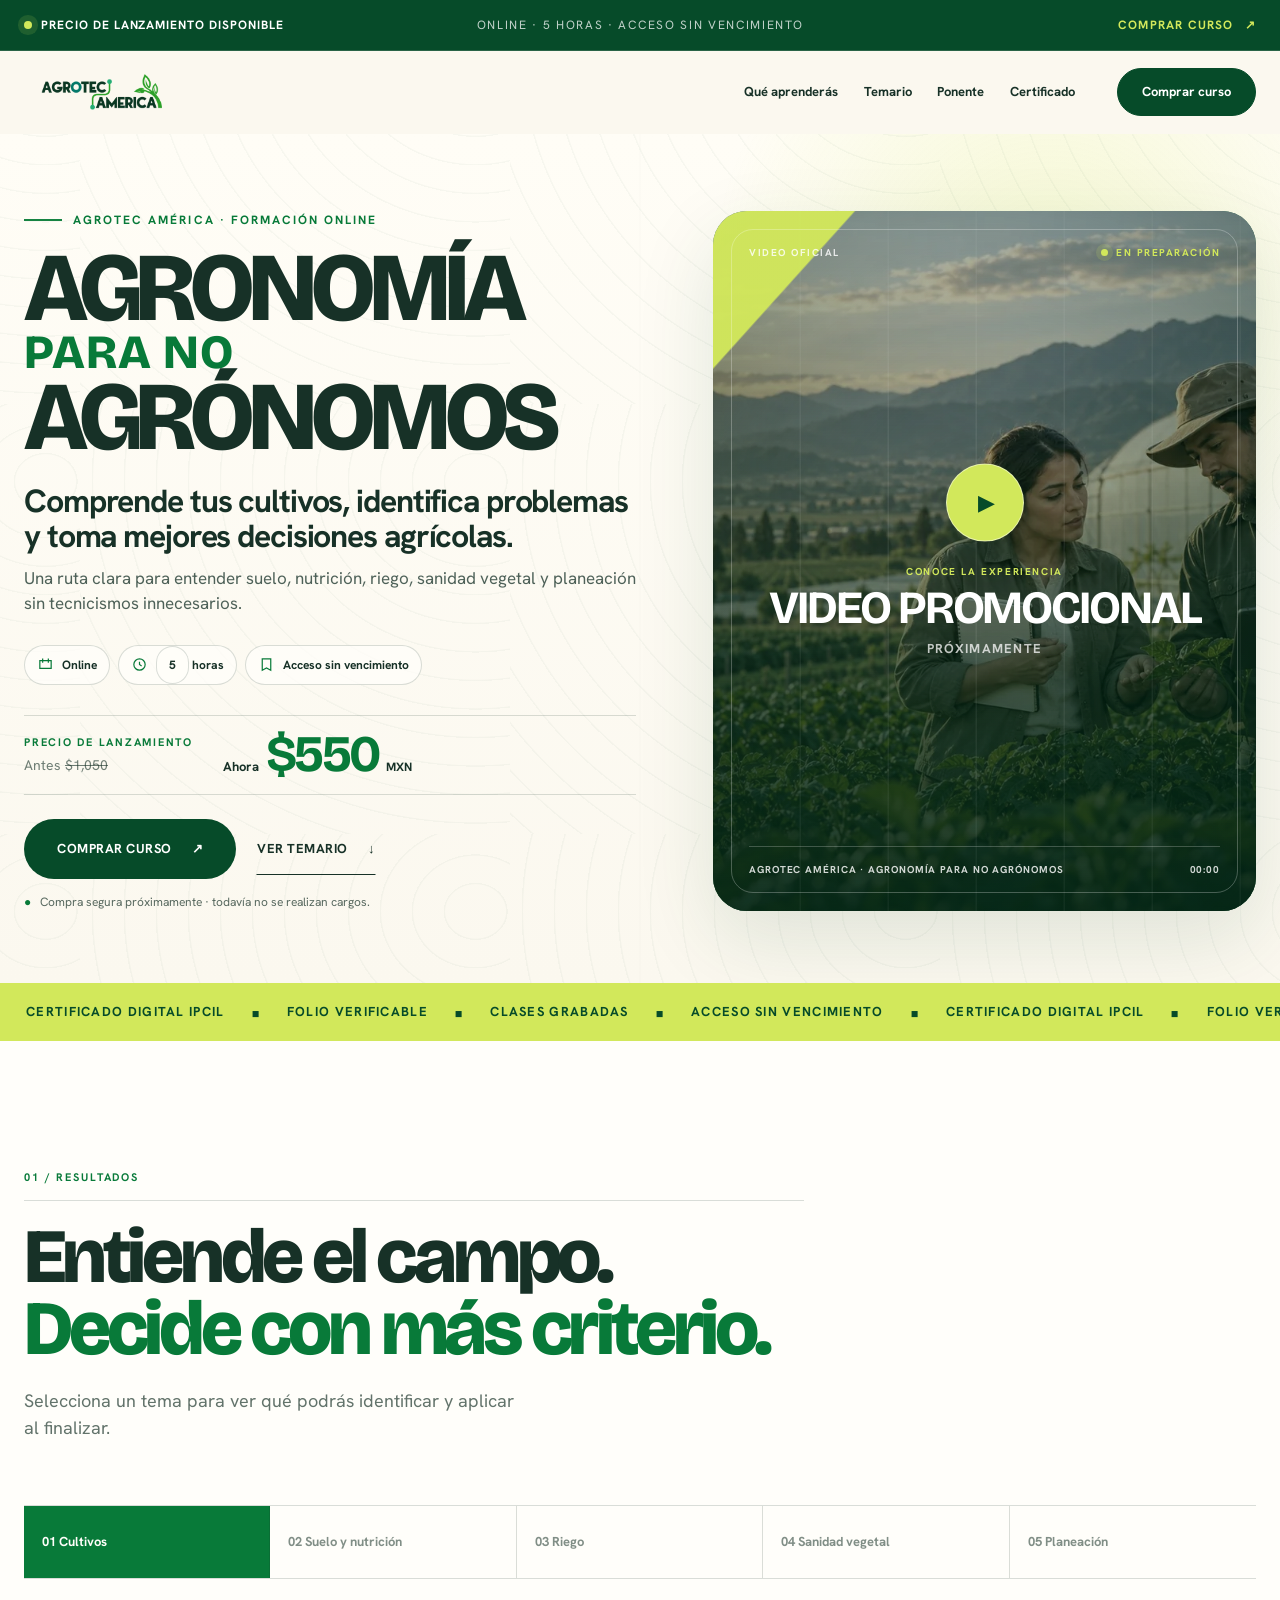
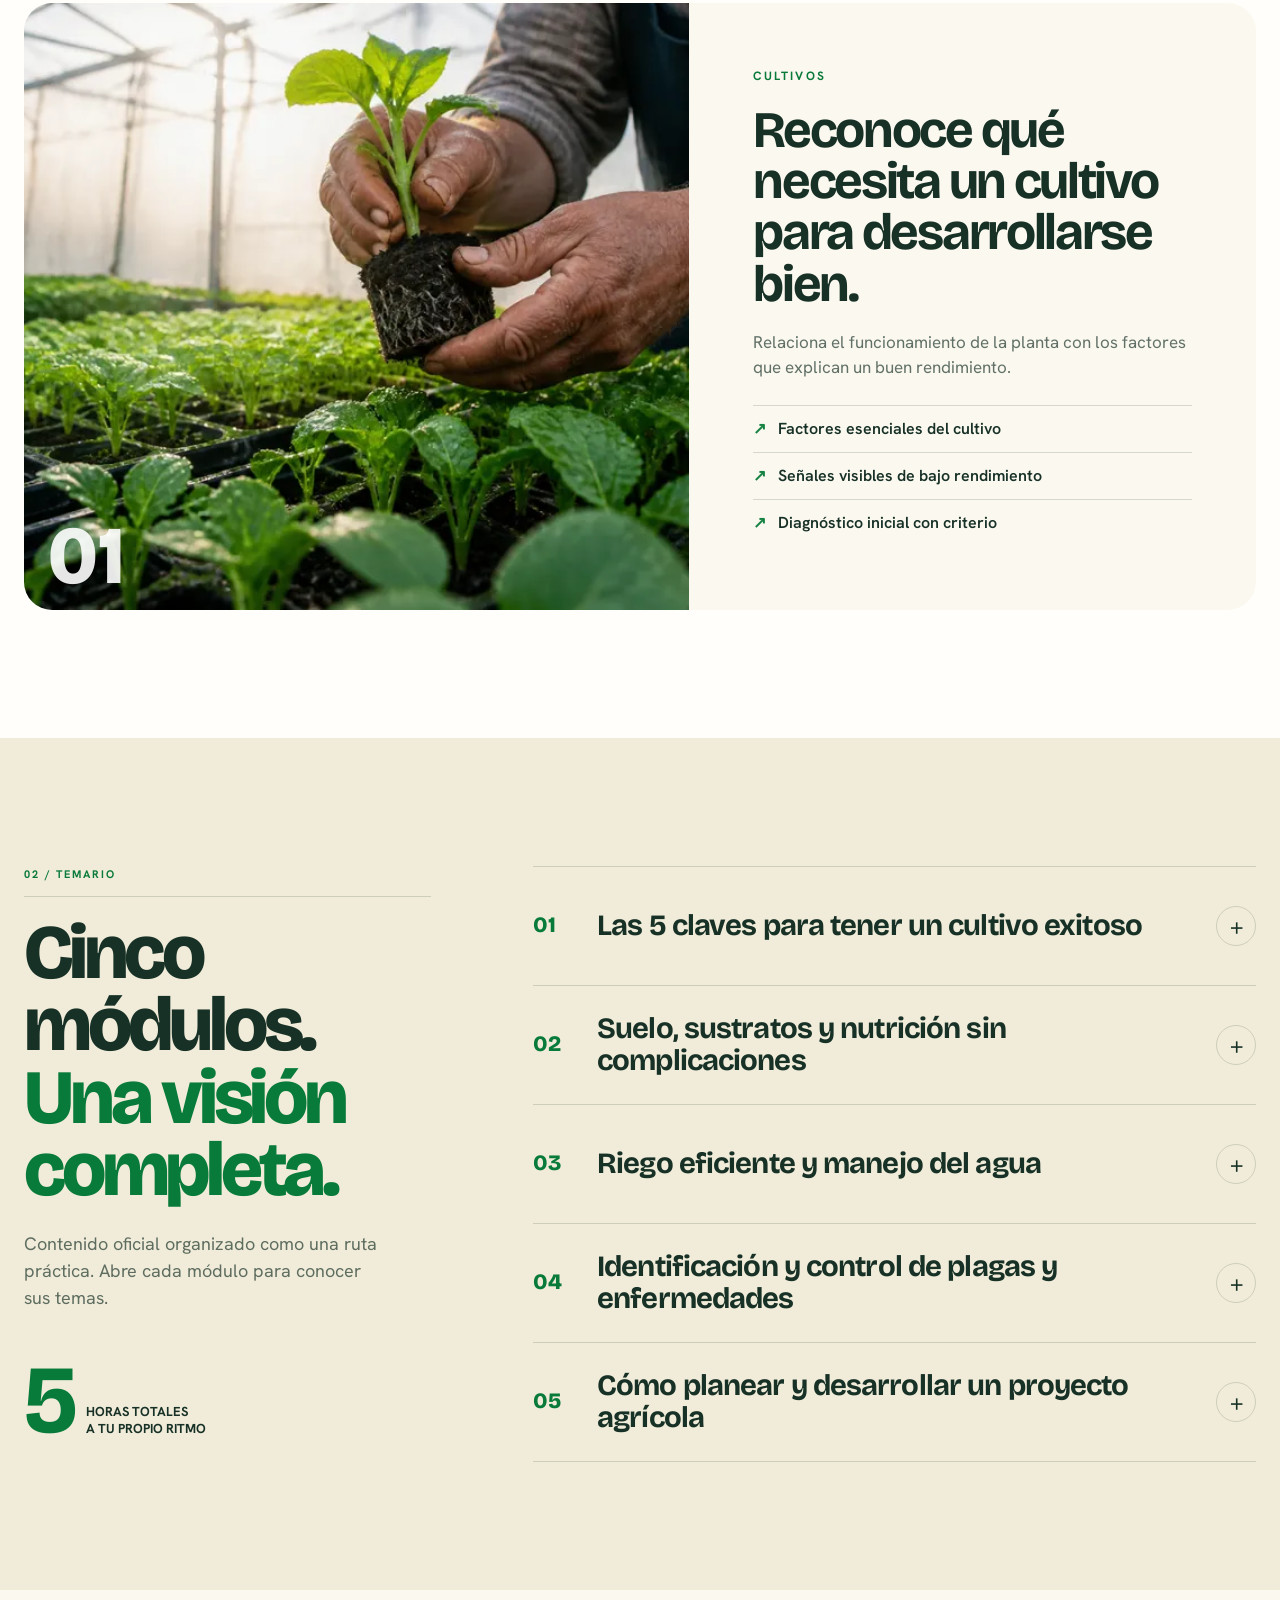
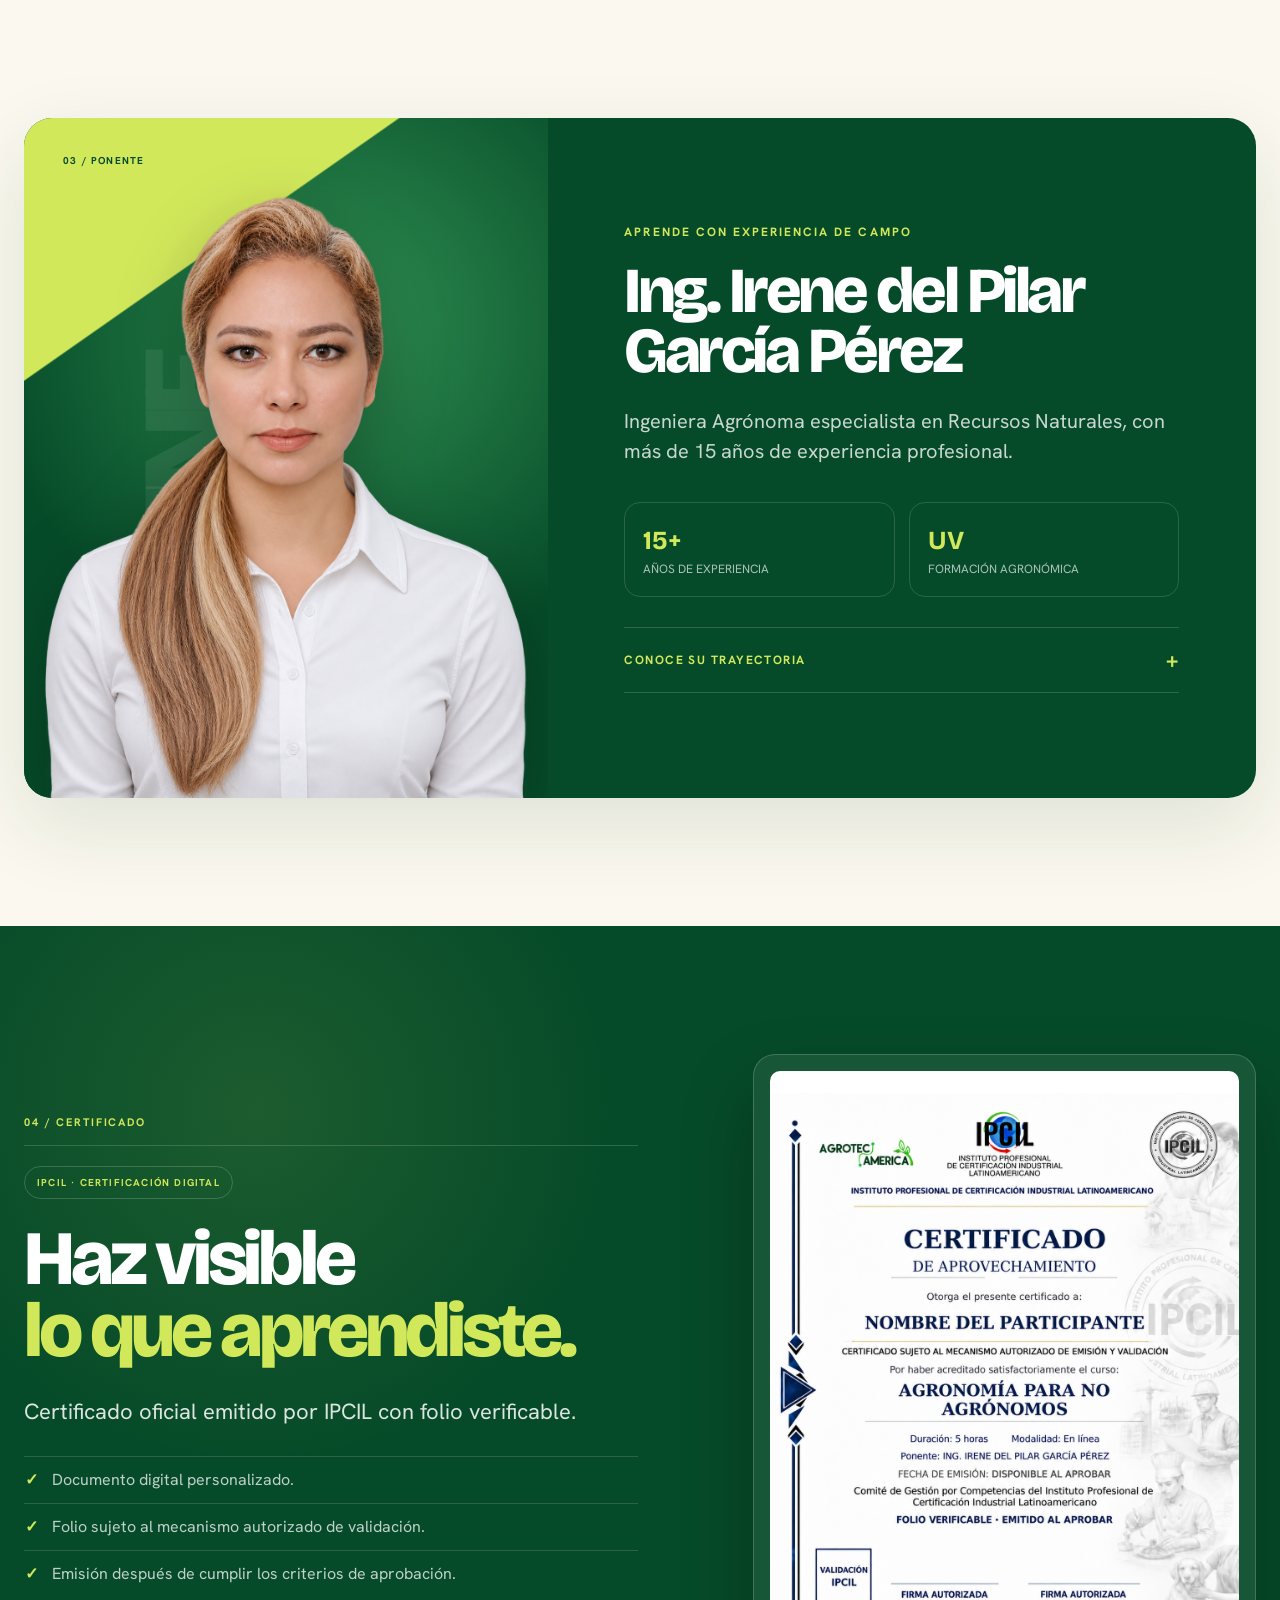
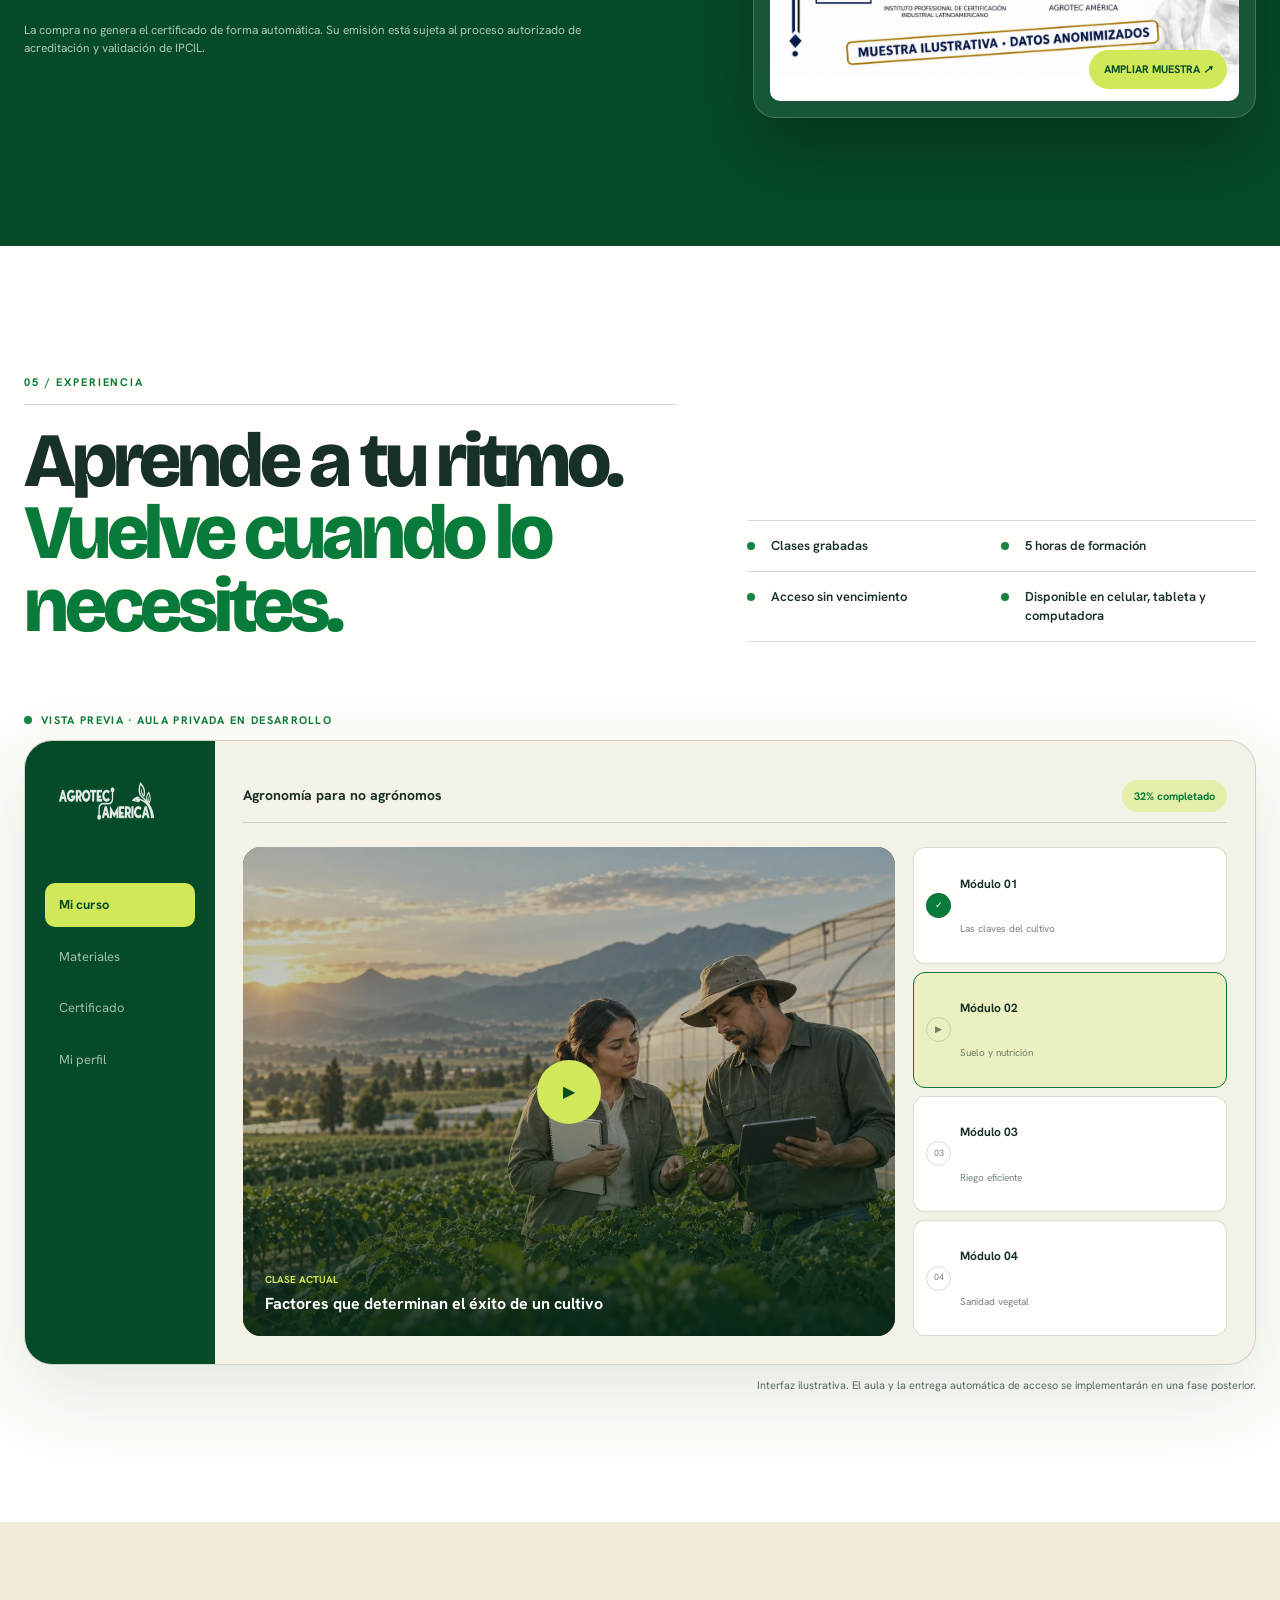
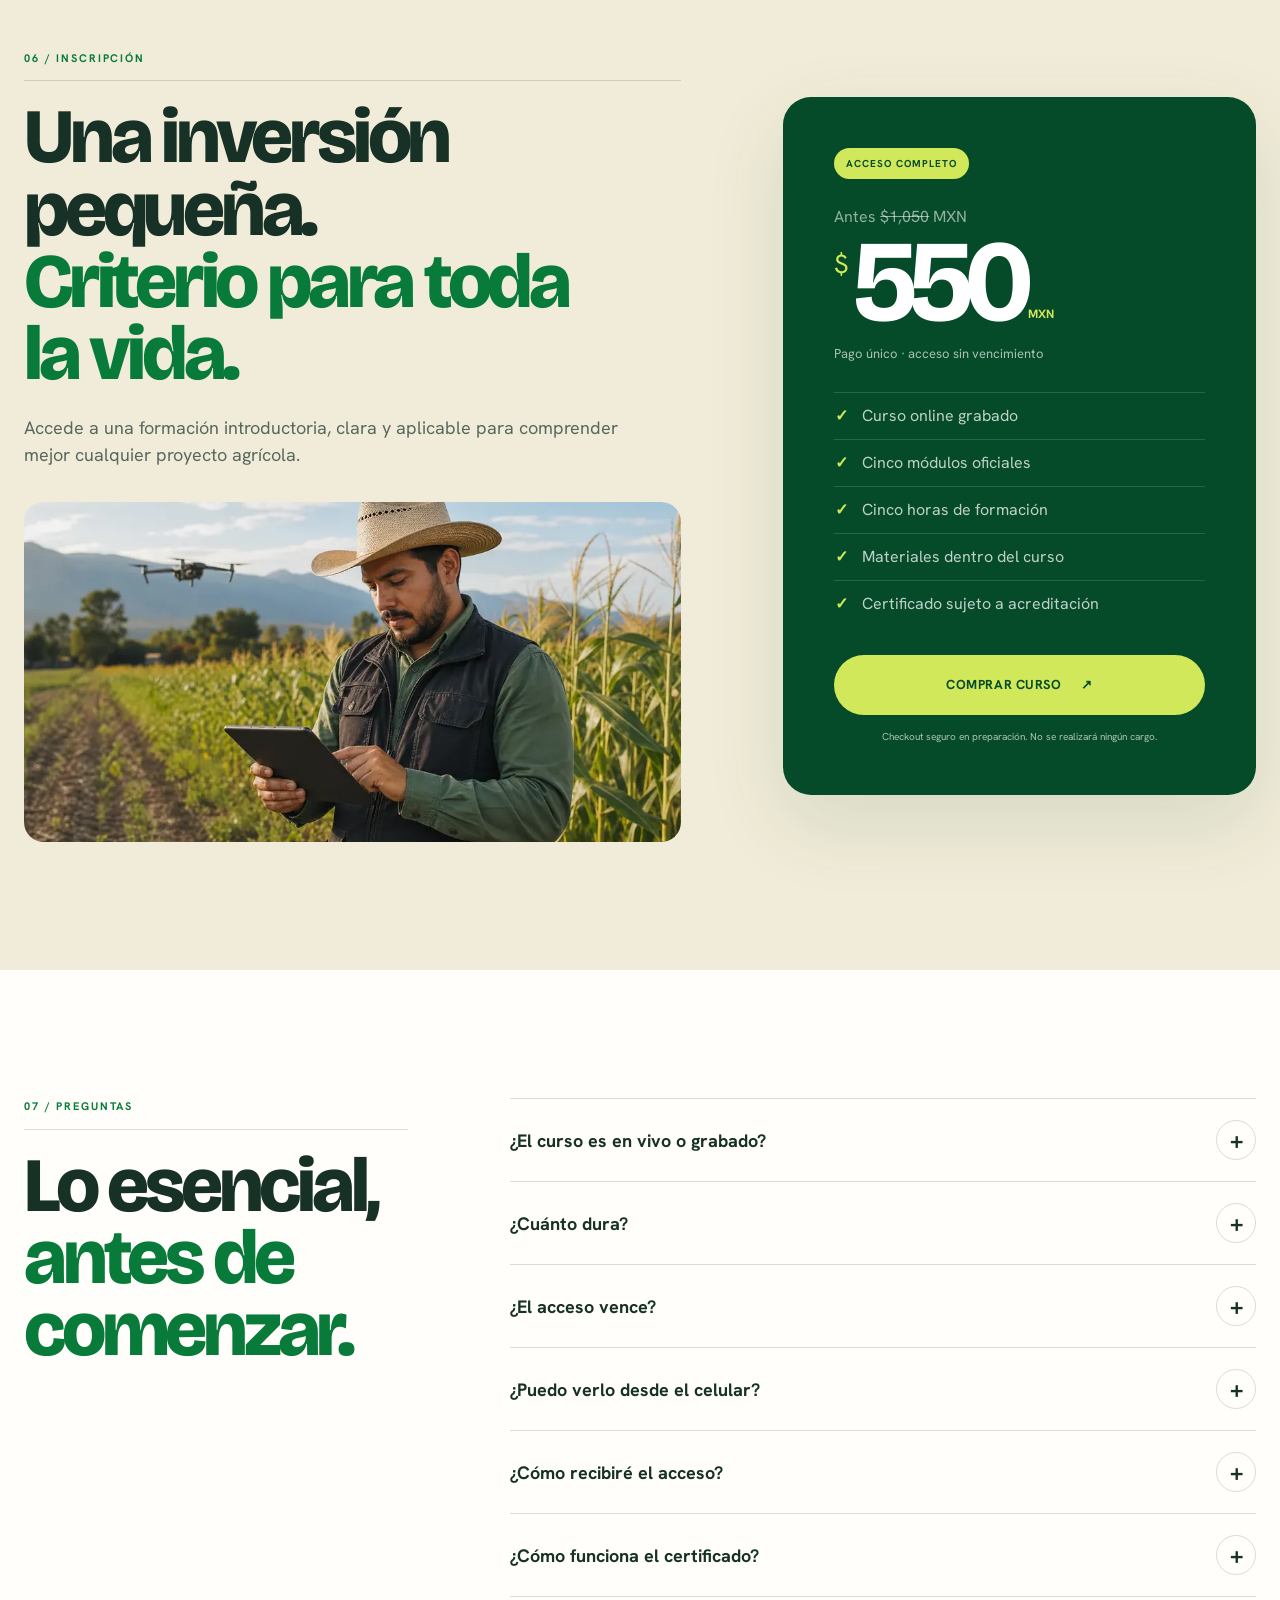
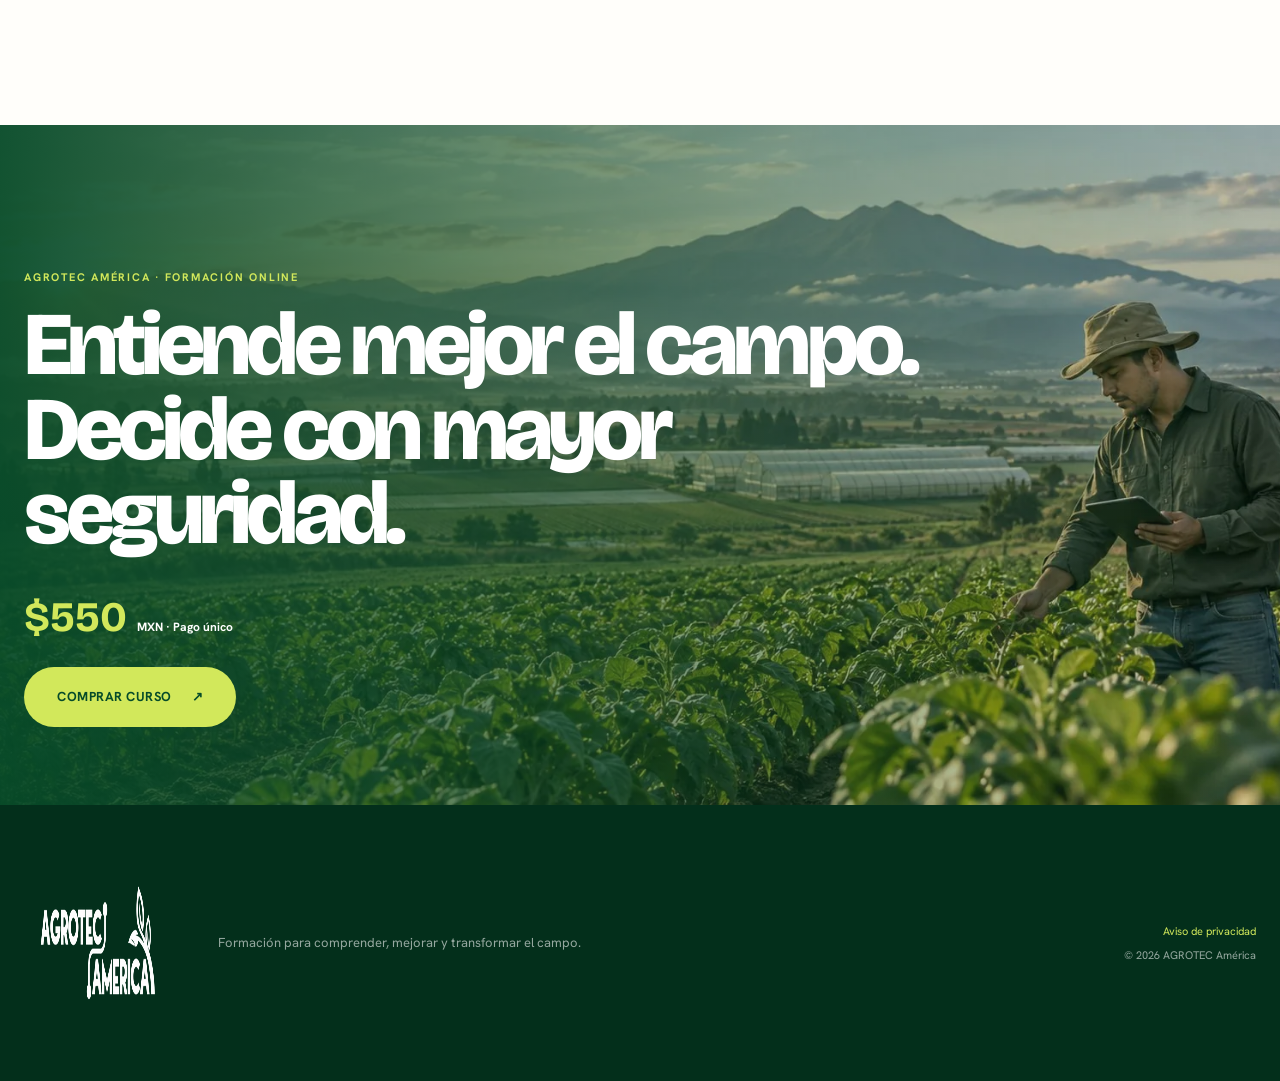
==== commit 2fe47479: "Refine Agronomia hero video and mobile layout" ====
--- a/agronomia-para-no-agronomos/index.html
+++ b/agronomia-para-no-agronomos/index.html
@@ -117,23 +117,27 @@
             <p class="checkout-state"><span aria-hidden="true">●</span> Compra segura próximamente · todavía no se realizan cargos.</p>
           </div>
 
-          <div class="hero__visual reveal" style="--delay: 120ms">
+          <div
+            class="hero__visual reveal"
+            style="--delay: 120ms"
+            data-video-placeholder
+            role="img"
+            aria-label="Video promocional del curso, próximamente"
+          >
             <div class="hero__field" aria-hidden="true"></div>
-            <div class="hero__portrait-wrap">
-              <img
-                class="hero__portrait"
-                src="./assets/irene-garcia.png"
-                alt="Ing. Irene del Pilar García Pérez, ponente del curso"
-                width="1123"
-                height="1402"
-                fetchpriority="high"
-              />
-            </div>
-            <div class="hero__leaf-stamp" aria-hidden="true">01<br /><span>Ponente</span></div>
-            <div class="hero__instructor">
-              <small>Imparte</small>
-              <strong>Ing. Irene del Pilar<br />García Pérez</strong>
-              <span>15+ años de experiencia</span>
+            <div class="hero__video-header" aria-hidden="true">
+              <span>Video oficial</span>
+              <span>En preparación</span>
+            </div>
+            <div class="hero__video-center" aria-hidden="true">
+              <span class="hero__video-play">▶</span>
+              <small>Conoce la experiencia</small>
+              <strong>Video promocional</strong>
+              <p>Próximamente</p>
+            </div>
+            <div class="hero__video-footer" aria-hidden="true">
+              <span>AGROTEC América · Agronomía para no agrónomos</span>
+              <span>00:00</span>
             </div>
           </div>
         </div>
--- a/agronomia-para-no-agronomos/styles.css
+++ b/agronomia-para-no-agronomos/styles.css
@@ -524,7 +524,7 @@
   position: relative;
   min-height: min(650px, 70vh);
   align-self: stretch;
-  border-radius: 220px 220px 34px 34px;
+  border-radius: 34px;
   background: var(--pine);
   overflow: hidden;
   box-shadow: var(--shadow);
@@ -534,9 +534,10 @@
   position: absolute;
   inset: 0;
   background:
-    linear-gradient(180deg, rgba(6, 75, 41, 0.05), rgba(6, 75, 41, 0.88)),
-    url("./assets/campo-hero.webp") center / cover;
-  filter: saturate(0.85);
+    linear-gradient(180deg, rgba(3, 47, 27, 0.12), rgba(3, 47, 27, 0.9)),
+    url("./assets/aprendizaje-campo.webp") center / cover;
+  filter: saturate(0.82) contrast(1.04);
+  transform: scale(1.02);
 }
 
 .hero__visual::before {
@@ -545,85 +546,120 @@
   z-index: 1;
   inset: 0;
   background:
-    linear-gradient(132deg, var(--lime) 0 16%, transparent 16.2%),
-    repeating-linear-gradient(90deg, transparent 0 86px, rgba(255, 255, 255, 0.08) 87px 88px);
-}
-
-.hero__portrait-wrap {
+    linear-gradient(132deg, rgba(210, 232, 91, 0.96) 0 12%, transparent 12.2%),
+    radial-gradient(circle at 50% 44%, transparent 0 17%, rgba(2, 34, 20, 0.2) 54%, rgba(2, 34, 20, 0.48) 100%),
+    repeating-linear-gradient(90deg, transparent 0 86px, rgba(255, 255, 255, 0.07) 87px 88px);
+}
+
+.hero__visual::after {
+  content: "";
   position: absolute;
   z-index: 2;
-  inset: 5% 0 0;
-  display: flex;
-  justify-content: center;
-  align-items: flex-end;
-}
-
-.hero__portrait {
-  width: min(92%, 590px);
-  max-height: 96%;
-  object-fit: contain;
-  object-position: center bottom;
-  filter: drop-shadow(0 18px 30px rgba(0, 0, 0, 0.28));
-}
-
-.hero__leaf-stamp {
+  inset: 18px;
+  border: 1px solid rgba(255, 255, 255, 0.26);
+  border-radius: 22px;
+  pointer-events: none;
+}
+
+.hero__video-header,
+.hero__video-footer {
   position: absolute;
   z-index: 3;
-  top: 33%;
-  left: 22px;
+  left: 36px;
+  right: 36px;
+  display: flex;
+  align-items: center;
+  justify-content: space-between;
+  gap: 18px;
+  color: rgba(255, 255, 255, 0.82);
+  font-size: 10px;
+  font-weight: 800;
+  letter-spacing: 0.15em;
+  text-transform: uppercase;
+}
+
+.hero__video-header {
+  top: 34px;
+}
+
+.hero__video-header span:last-child {
+  display: inline-flex;
+  align-items: center;
+  gap: 8px;
+  color: var(--lime);
+}
+
+.hero__video-header span:last-child::before {
+  content: "";
+  width: 7px;
+  height: 7px;
+  border-radius: 50%;
+  background: var(--lime);
+  box-shadow: 0 0 0 5px rgba(210, 232, 91, 0.14);
+}
+
+.hero__video-center {
+  position: absolute;
+  z-index: 3;
+  inset: 50% 32px auto;
+  display: grid;
+  justify-items: center;
+  color: #fff;
+  text-align: center;
+  transform: translateY(-50%);
+}
+
+.hero__video-play {
+  width: 78px;
+  height: 78px;
+  margin-bottom: 22px;
+  display: grid;
+  place-items: center;
+  border: 1px solid rgba(255, 255, 255, 0.5);
+  border-radius: 50%;
   color: var(--pine);
-  font-family: "Bricolage", sans-serif;
-  font-size: 32px;
-  line-height: 0.8;
-  transform: rotate(-90deg);
-  transform-origin: center;
-}
-
-.hero__leaf-stamp span {
-  font-family: "Hanken", sans-serif;
-  font-size: 9px;
+  background: var(--lime);
+  box-shadow: 0 18px 44px rgba(2, 34, 20, 0.3);
+  font-size: 22px;
+  line-height: 1;
+  text-indent: 3px;
+}
+
+.hero__video-center small {
+  margin-bottom: 7px;
+  color: var(--lime);
+  font-size: 10px;
+  font-weight: 800;
   letter-spacing: 0.16em;
   text-transform: uppercase;
 }
 
-.hero__instructor {
-  position: absolute;
-  z-index: 4;
-  right: 20px;
-  bottom: 20px;
-  max-width: 270px;
-  padding: 16px 20px;
-  border: 1px solid rgba(255, 255, 255, 0.18);
-  border-radius: 18px;
-  color: #fff;
-  background: rgba(6, 47, 29, 0.82);
-  backdrop-filter: blur(16px);
-}
-
-.hero__instructor small,
-.hero__instructor span {
-  display: block;
-}
-
-.hero__instructor small {
-  margin-bottom: 4px;
-  color: var(--lime);
-  font-size: 9px;
-  font-weight: 800;
-  letter-spacing: 0.15em;
+.hero__video-center strong {
+  font-family: "Bricolage", sans-serif;
+  font-size: clamp(34px, 3.6vw, 54px);
+  line-height: 0.94;
+  letter-spacing: -0.045em;
   text-transform: uppercase;
 }
 
-.hero__instructor strong {
-  display: block;
-  font-size: 16px;
-  line-height: 1.18;
-}
-
-.hero__instructor span {
-  margin-top: 5px;
-  color: rgba(255, 255, 255, 0.72);
-  font-size: 11px;
+.hero__video-center p {
+  margin: 10px 0 0;
+  color: rgba(255, 255, 255, 0.74);
+  font-size: 13px;
+  font-weight: 700;
+  letter-spacing: 0.1em;
+  text-transform: uppercase;
+}
+
+.hero__video-footer {
+  bottom: 34px;
+  padding-top: 15px;
+  border-top: 1px solid rgba(255, 255, 255, 0.22);
+  letter-spacing: 0.09em;
+}
+
+.hero__video-footer span:first-child {
+  max-width: 78%;
 }
 
 .credibility-strip {
@@ -1844,8 +1880,11 @@
   .hero { min-height: auto; padding-top: 40px; }
   .hero__grid { grid-template-columns: 1fr; }
   .hero__copy { max-width: 720px; }
-  .hero__visual { min-height: 680px; }
-  .hero__visual { border-radius: 210px 210px 30px 30px; }
+  .hero__visual {
+    min-height: 0;
+    aspect-ratio: 16 / 10;
+    border-radius: 24px;
+  }
   .outcome-tabs { overflow-x: auto; grid-template-columns: repeat(5, minmax(180px, 1fr)); scroll-snap-type: x mandatory; }
   .outcome-tabs button { scroll-snap-align: start; }
   .outcome-panel { grid-template-columns: 1fr; }
@@ -1871,97 +1910,101 @@
 @media (max-width: 560px) {
   :root { --shell: calc(100% - 28px); --radius: 22px; }
   html { scroll-padding-top: 84px; }
-  body { font-size: 15px; }
-  .launch-bar__inner { min-height: 56px; gap: 8px; }
+  body { font-size: 16px; }
+  .launch-bar__inner { min-height: 50px; gap: 8px; }
   .launch-bar__status { max-width: 160px; font-size: 10px; line-height: 1.2; }
-  .launch-bar__cta { padding: 10px 12px; border-radius: 999px; color: var(--pine); background: var(--lime); font-size: 10px; }
+  .launch-bar__cta { min-height: 44px; padding: 8px 12px; border-radius: 999px; color: var(--pine); background: var(--lime); font-size: 10px; }
   .launch-bar__cta span { display: none; }
   .site-header { position: relative; }
-  .nav-shell { min-height: 62px; }
-  .brand img { width: 112px; }
-  .hero { padding: 24px 0 42px; }
-  .hero__grid { gap: 18px; }
-  .eyebrow { margin-bottom: 10px; font-size: 9px; }
+  .nav-shell { min-height: 56px; }
+  .brand img { width: 104px; }
+  .hero { padding: 18px 0 32px; }
+  .hero__grid { gap: 14px; }
+  .eyebrow { margin-bottom: 8px; font-size: 10px; }
   .eyebrow span { width: 25px; }
-  .hero h1 { font-size: clamp(48px, 15vw, 60px); line-height: 0.84; }
+  .hero h1 { font-size: clamp(39px, 12vw, 48px); line-height: 0.86; }
   .hero h1 em { margin-top: 3px; font-size: 0.46em; }
-  .hero__promise { margin-top: 14px; font-size: clamp(22px, 6.6vw, 27px); }
+  .hero__promise { margin-top: 10px; font-size: clamp(19px, 5.5vw, 23px); line-height: 1.08; }
   .hero__summary { display: none; }
-  .quick-facts { margin-top: 12px; display: grid; grid-template-columns: 1fr 1fr; }
-  .quick-facts span { min-height: 36px; padding-inline: 10px; font-size: 10px; }
+  .quick-facts { margin-top: 10px; display: grid; grid-template-columns: 1fr 1fr; gap: 6px; }
+  .quick-facts span { min-height: 32px; padding-inline: 9px; font-size: 10px; }
   .quick-facts span:last-child { grid-column: 1 / -1; }
-  .hero__offer { margin-top: 14px; padding: 10px 0; gap: 12px; justify-content: space-between; }
-  .offer-label { font-size: 9px; }
-  .price-reference { font-size: 12px; }
-  .price-now strong { font-size: 42px; }
-  .hero__actions { margin-top: 12px; display: grid; grid-template-columns: 1fr auto; gap: 12px; }
-  .hero__actions .button--large { min-height: 52px; padding-inline: 20px; }
-  .hero__actions .button--text { min-height: 48px; font-size: 0; gap: 0; }
-  .hero__actions .button--text span { font-size: 18px; }
-  .checkout-state { margin-top: 8px; max-width: 330px; font-size: 9px; line-height: 1.3; }
-  .hero__visual { min-height: 440px; border-radius: 160px 160px 24px 24px; }
-  .hero__portrait-wrap { inset: 3% 0 0; }
-  .hero__portrait { width: 95%; max-height: 95%; }
-  .hero__instructor { right: 10px; bottom: 10px; padding: 12px 14px; max-width: 230px; }
-  .hero__instructor strong { font-size: 13px; }
-  .hero__instructor span { font-size: 9px; }
-  .hero__leaf-stamp { left: 4px; top: 28%; font-size: 25px; }
-  .marquee-track { min-height: 48px; gap: 20px; font-size: 10px; }
-  .section { padding: 78px 0; }
+  .hero__offer { margin-top: 10px; padding: 8px 0; gap: 10px; justify-content: space-between; }
+  .offer-label { font-size: 10px; }
+  .price-reference { font-size: 11px; }
+  .price-now strong { font-size: 36px; }
+  .hero__actions { margin-top: 10px; display: grid; grid-template-columns: minmax(0, 1fr) auto; gap: 10px; }
+  .hero__actions .button--large { min-height: 48px; padding-inline: 18px; font-size: 11px; }
+  .hero__actions .button--text { min-height: 44px; padding-inline: 8px; font-size: 10px; gap: 7px; }
+  .hero__actions .button--text span { font-size: 14px; }
+  .checkout-state { margin-top: 7px; max-width: 340px; font-size: 10px; line-height: 1.3; }
+  .hero__visual { min-height: 0; aspect-ratio: 16 / 10; border-radius: 20px; }
+  .hero__visual::after { inset: 10px; border-radius: 14px; }
+  .hero__video-header,
+  .hero__video-footer { left: 22px; right: 22px; gap: 10px; font-size: 9px; }
+  .hero__video-header { top: 20px; }
+  .hero__video-footer { bottom: 20px; padding-top: 9px; }
+  .hero__video-center { inset-inline: 20px; }
+  .hero__video-play { width: 52px; height: 52px; margin-bottom: 10px; font-size: 16px; }
+  .hero__video-center small { margin-bottom: 4px; font-size: 9px; }
+  .hero__video-center strong { font-size: clamp(23px, 7vw, 30px); }
+  .hero__video-center p { margin-top: 5px; font-size: 10px; }
+  .marquee-track { min-height: 44px; gap: 18px; font-size: 10px; }
+  .section { padding: 58px 0; }
   .section-heading h2,
   .curriculum h2,
   .instructor h2,
   .certificate h2,
   .pricing h2,
-  .faq h2 { font-size: clamp(42px, 13vw, 58px); }
+  .faq h2 { font-size: clamp(34px, 10vw, 46px); }
   .section-heading > p:last-child { font-size: 16px; }
-  .outcome-tabs { margin-top: 38px; margin-inline: -14px; padding-inline: 14px; border-bottom: 0; }
-  .outcome-tabs button { min-height: 58px; min-width: 155px; }
-  .outcome-panel { margin-top: 16px; }
-  .outcome-panel__image { min-height: 270px; }
-  .outcome-panel__image > span { font-size: 58px; }
-  .outcome-panel__copy { padding: 30px 22px; }
-  .outcome-panel__copy h3 { font-size: 34px; }
-  .outcome-panel__copy > p:not(.micro-label) { font-size: 15px; }
-  .curriculum__summary { margin-top: 38px; }
-  .curriculum__summary strong { font-size: 72px; }
-  .module summary { min-height: 94px; grid-template-columns: 34px 1fr 34px; gap: 10px; }
-  .module summary > span { font-size: 17px; }
-  .module summary strong { font-size: 20px; }
+  .outcome-tabs { margin-top: 28px; margin-inline: -14px; padding-inline: 14px; border-bottom: 0; }
+  .outcome-tabs button { min-height: 50px; min-width: 138px; }
+  .outcome-panel { margin-top: 12px; }
+  .outcome-panel__image { min-height: 220px; }
+  .outcome-panel__image > span { font-size: 48px; }
+  .outcome-panel__copy { padding: 24px 18px; }
+  .outcome-panel__copy h3 { font-size: 28px; }
+  .outcome-panel__copy > p:not(.micro-label) { font-size: 16px; }
+  .curriculum__summary { margin-top: 28px; }
+  .curriculum__summary strong { font-size: 62px; }
+  .module summary { min-height: 80px; grid-template-columns: 32px 1fr 34px; gap: 9px; }
+  .module summary > span { font-size: 16px; }
+  .module summary strong { font-size: 18px; }
   .module summary i,
   .faq__list summary i { width: 34px; height: 34px; }
-  .module__content { padding: 0 8px 24px 44px; }
-  .module__content li { font-size: 14px; }
-  .instructor__visual { min-height: 460px; }
-  .instructor__visual img { width: 105%; height: 94%; }
-  .instructor__copy { padding: 36px 22px 30px; }
-  .instructor__lead { font-size: 17px; }
+  .module__content { padding: 0 8px 20px 41px; }
+  .module__content li { font-size: 15px; }
+  .instructor__visual { min-height: 390px; }
+  .instructor__visual img { width: 102%; height: 94%; }
+  .instructor__copy { padding: 30px 18px 26px; }
+  .instructor__lead { font-size: 16px; }
   .instructor__facts { gap: 8px; }
   .instructor__facts span { padding: 12px; font-size: 9px; }
   .instructor__facts b { font-size: 21px; }
   .bio__body { max-height: 360px; }
   .certificate__grid { grid-template-columns: 1fr; }
-  .certificate-preview { max-width: 340px; justify-self: center; padding: 9px; }
+  .certificate-preview { max-width: 300px; justify-self: center; padding: 8px; }
   .certificate-preview > span { right: 16px; bottom: 16px; font-size: 9px; }
   .certificate__lead { font-size: 18px; }
   .access__benefits { grid-template-columns: 1fr; }
-  .classroom { margin-top: 48px; }
+  .classroom { margin-top: 36px; }
   .classroom__content { padding: 14px; }
   .classroom__toolbar { font-size: 11px; }
   .classroom__toolbar b { font-size: 9px; }
   .classroom__layout { grid-template-columns: 1fr; }
-  .classroom__player { min-height: 290px; }
+  .classroom__player { min-height: 230px; }
   .classroom__modules { grid-template-columns: 1fr 1fr; }
   .classroom__modules > span { min-width: 0; }
   .classroom > p { text-align: left; line-height: 1.4; }
   .pricing__intro img { max-height: 220px; }
-  .price-card { padding: 30px 22px; }
-  .price-card__amount strong { font-size: 86px; }
-  .faq__list summary { min-height: 74px; font-size: 16px; }
+  .price-card { padding: 26px 18px; }
+  .price-card__amount strong { font-size: 70px; }
+  .faq__list summary { min-height: 66px; font-size: 16px; }
   .faq__list details p { padding-right: 42px; }
-  .closing { min-height: 610px; }
-  .closing__content { padding-bottom: 120px; }
-  .closing h2 { font-size: 50px; }
+  .closing { min-height: 500px; }
+  .closing__content { padding-bottom: 108px; }
+  .closing h2 { font-size: 42px; }
   .site-footer { padding-bottom: 102px; }
   .site-footer__grid { grid-template-columns: 1fr; }
   .site-footer__grid > div { justify-items: start; }
@@ -1971,8 +2014,8 @@
     left: 10px;
     right: 10px;
     bottom: max(10px, env(safe-area-inset-bottom));
-    min-height: 68px;
-    padding: 9px 9px 9px 16px;
+    min-height: 62px;
+    padding: 7px 7px 7px 14px;
     display: flex;
     align-items: center;
     justify-content: space-between;
@@ -1991,21 +2034,19 @@
   .mobile-buy small { display: block; color: var(--lime); font-size: 8px; font-weight: 800; letter-spacing: 0.08em; text-transform: uppercase; }
   .mobile-buy strong { font-family: "Bricolage", sans-serif; font-size: 23px; }
   .mobile-buy span { font-size: 9px; font-weight: 800; }
-  .mobile-buy button { min-height: 50px; padding: 0 20px; border: 0; border-radius: 999px; color: var(--pine); background: var(--lime); font-size: 11px; font-weight: 800; text-transform: uppercase; }
-  .modal h2 { font-size: 36px; }
+  .mobile-buy button { min-height: 48px; padding: 0 18px; border: 0; border-radius: 999px; color: var(--pine); background: var(--lime); font-size: 11px; font-weight: 800; text-transform: uppercase; }
+  .modal h2 { font-size: 32px; }
   .modal__summary { grid-template-columns: 1fr auto; }
   .modal__summary span { grid-column: 1 / -1; }
 }
 
 @media (max-width: 360px) {
   :root { --shell: calc(100% - 24px); }
-  .hero h1 { font-size: 48px; }
-  .quick-facts { grid-template-columns: 1fr; }
-  .quick-facts span:last-child { grid-column: auto; }
+  .hero h1 { font-size: 39px; }
   .hero__actions .button--large { font-size: 11px; }
-  .hero__visual { min-height: 430px; }
+  .hero__video-footer span:first-child { display: none; }
   .classroom__modules { grid-template-columns: 1fr; }
-  .price-now strong { font-size: 38px; }
+  .price-now strong { font-size: 34px; }
 }
 
 @media (prefers-reduced-motion: reduce) {
